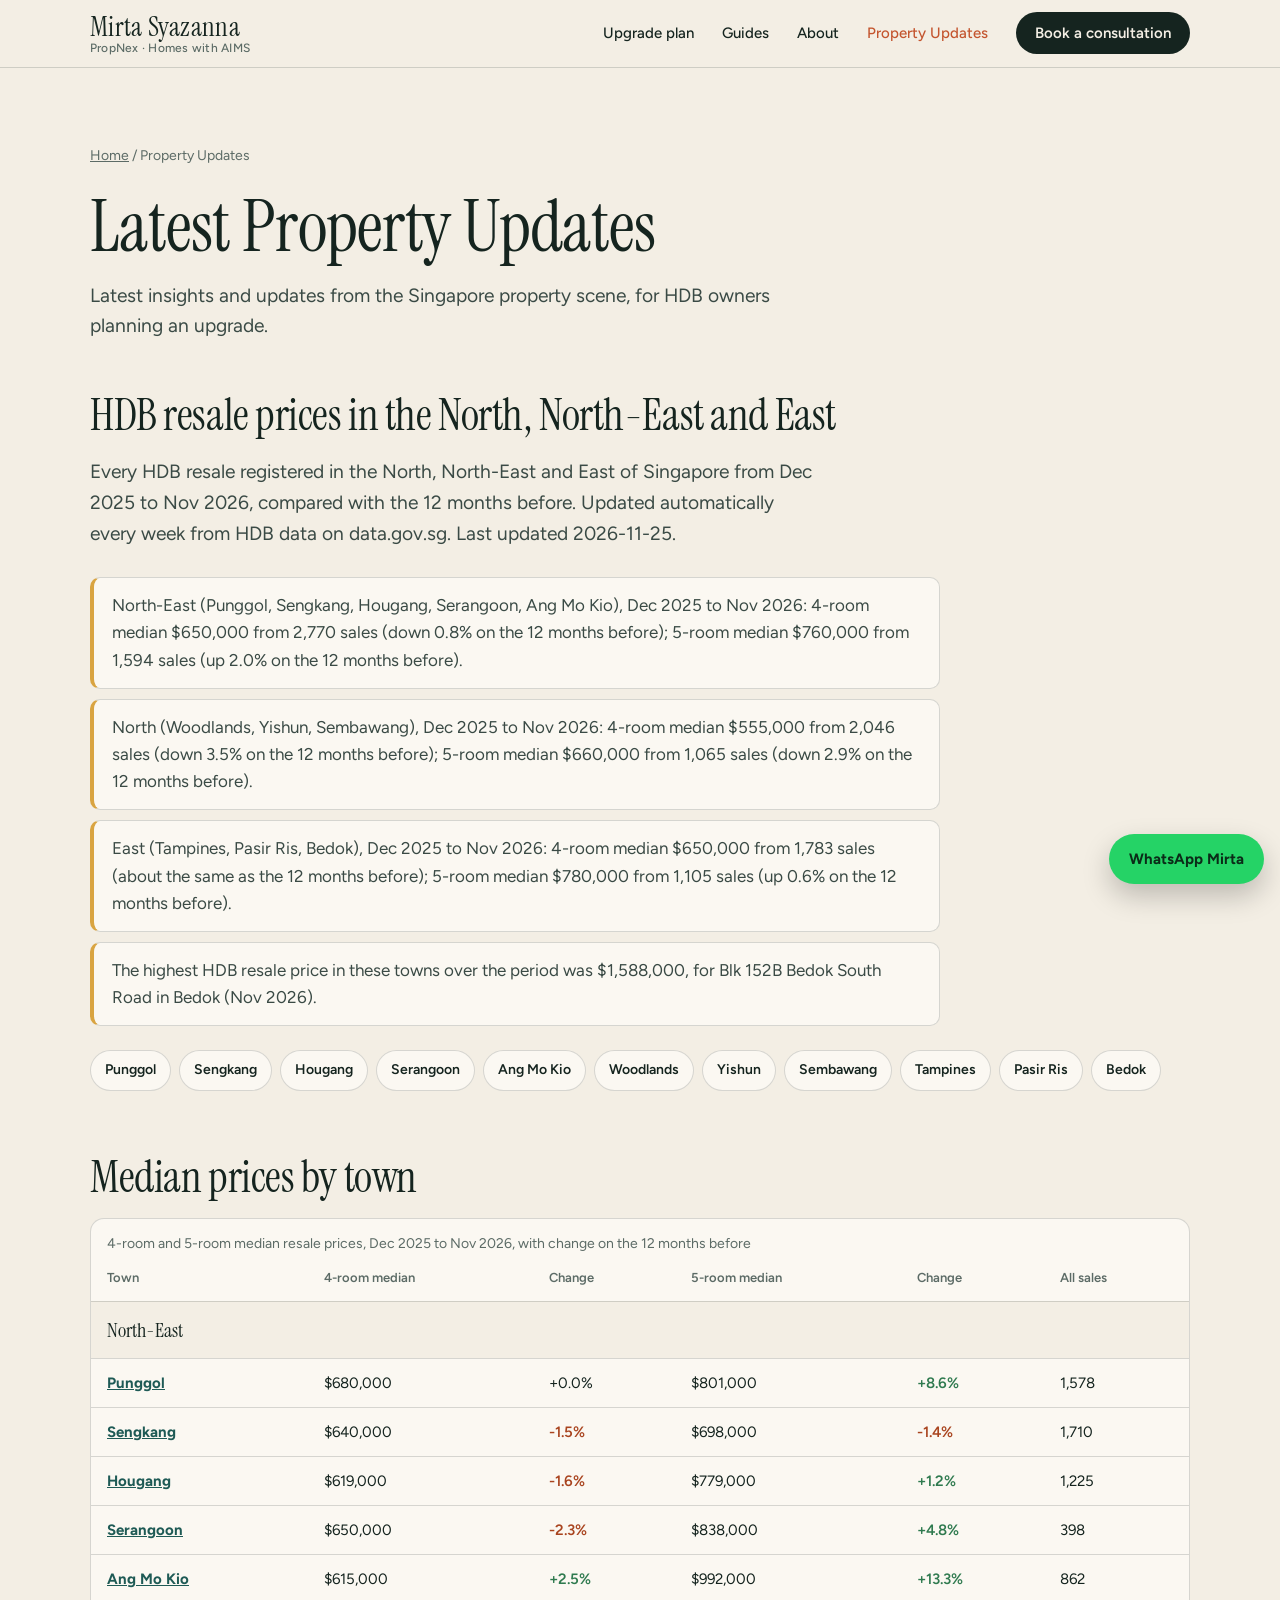
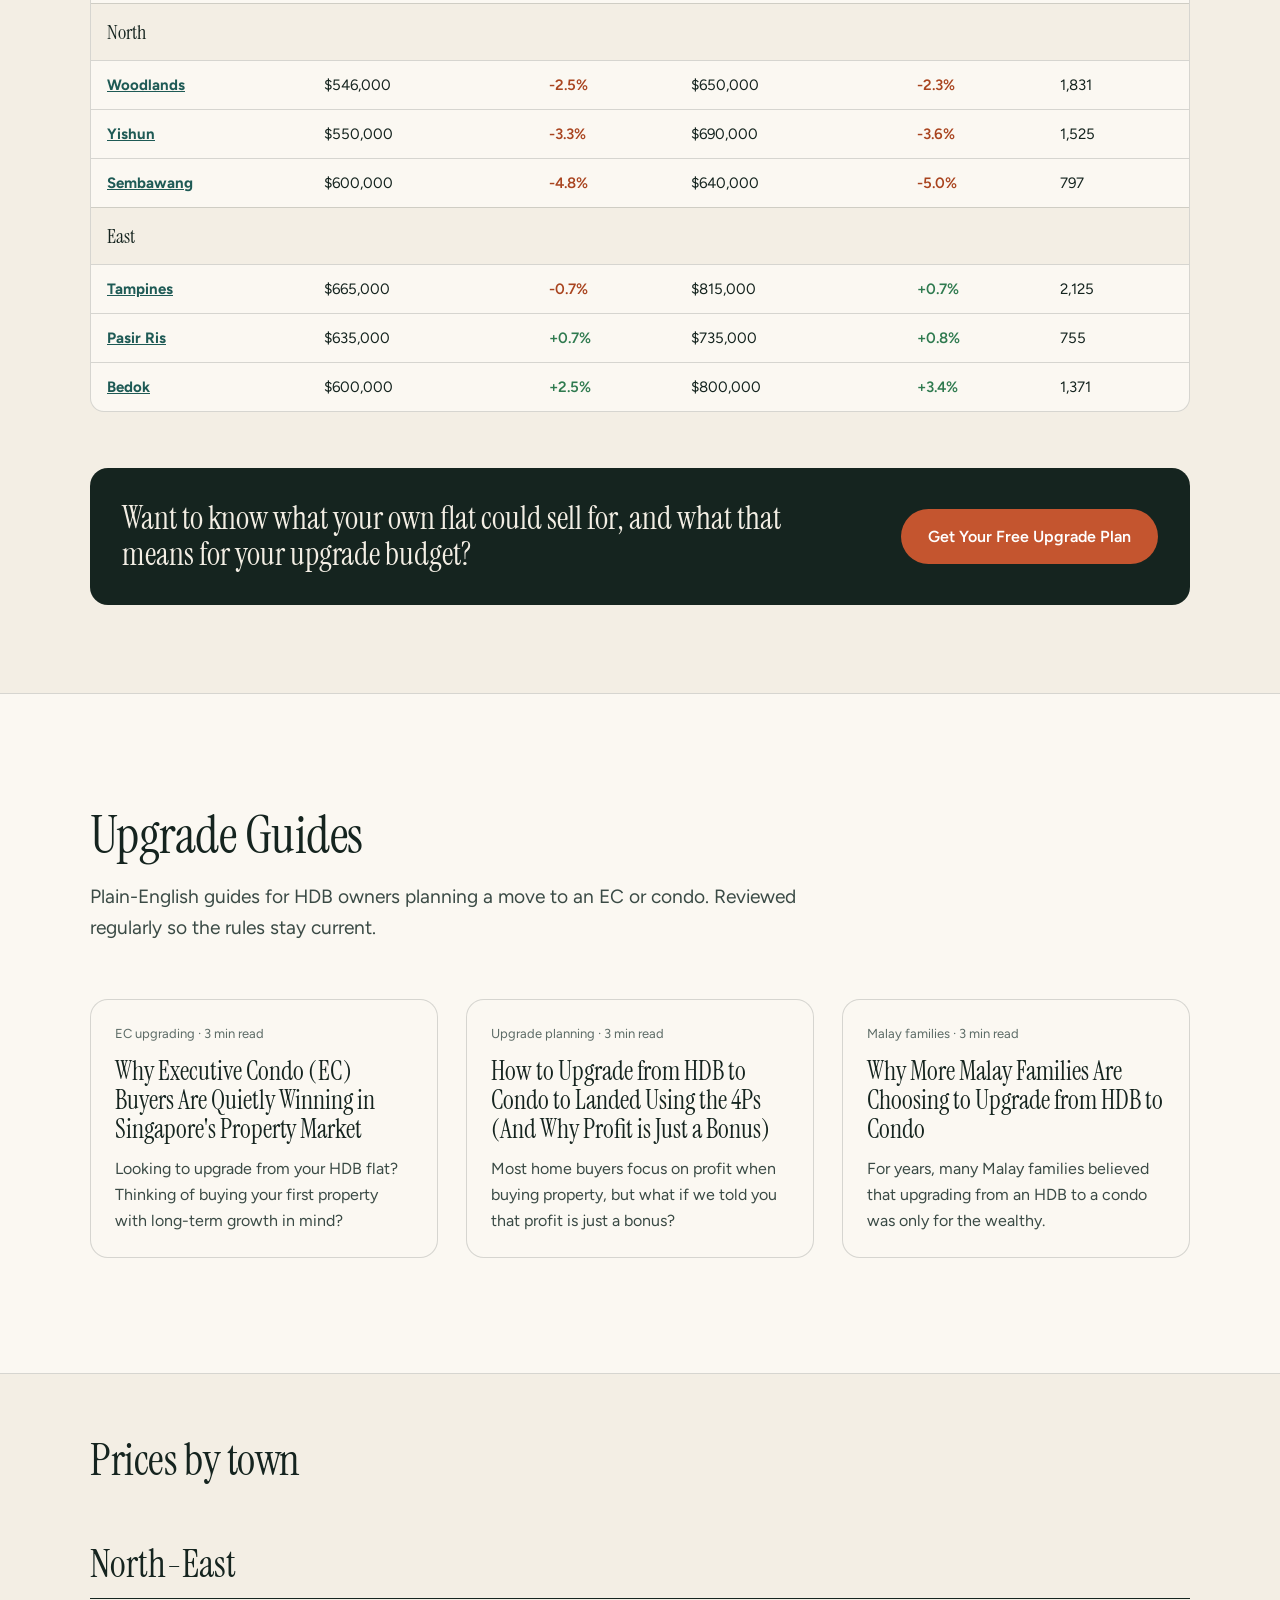
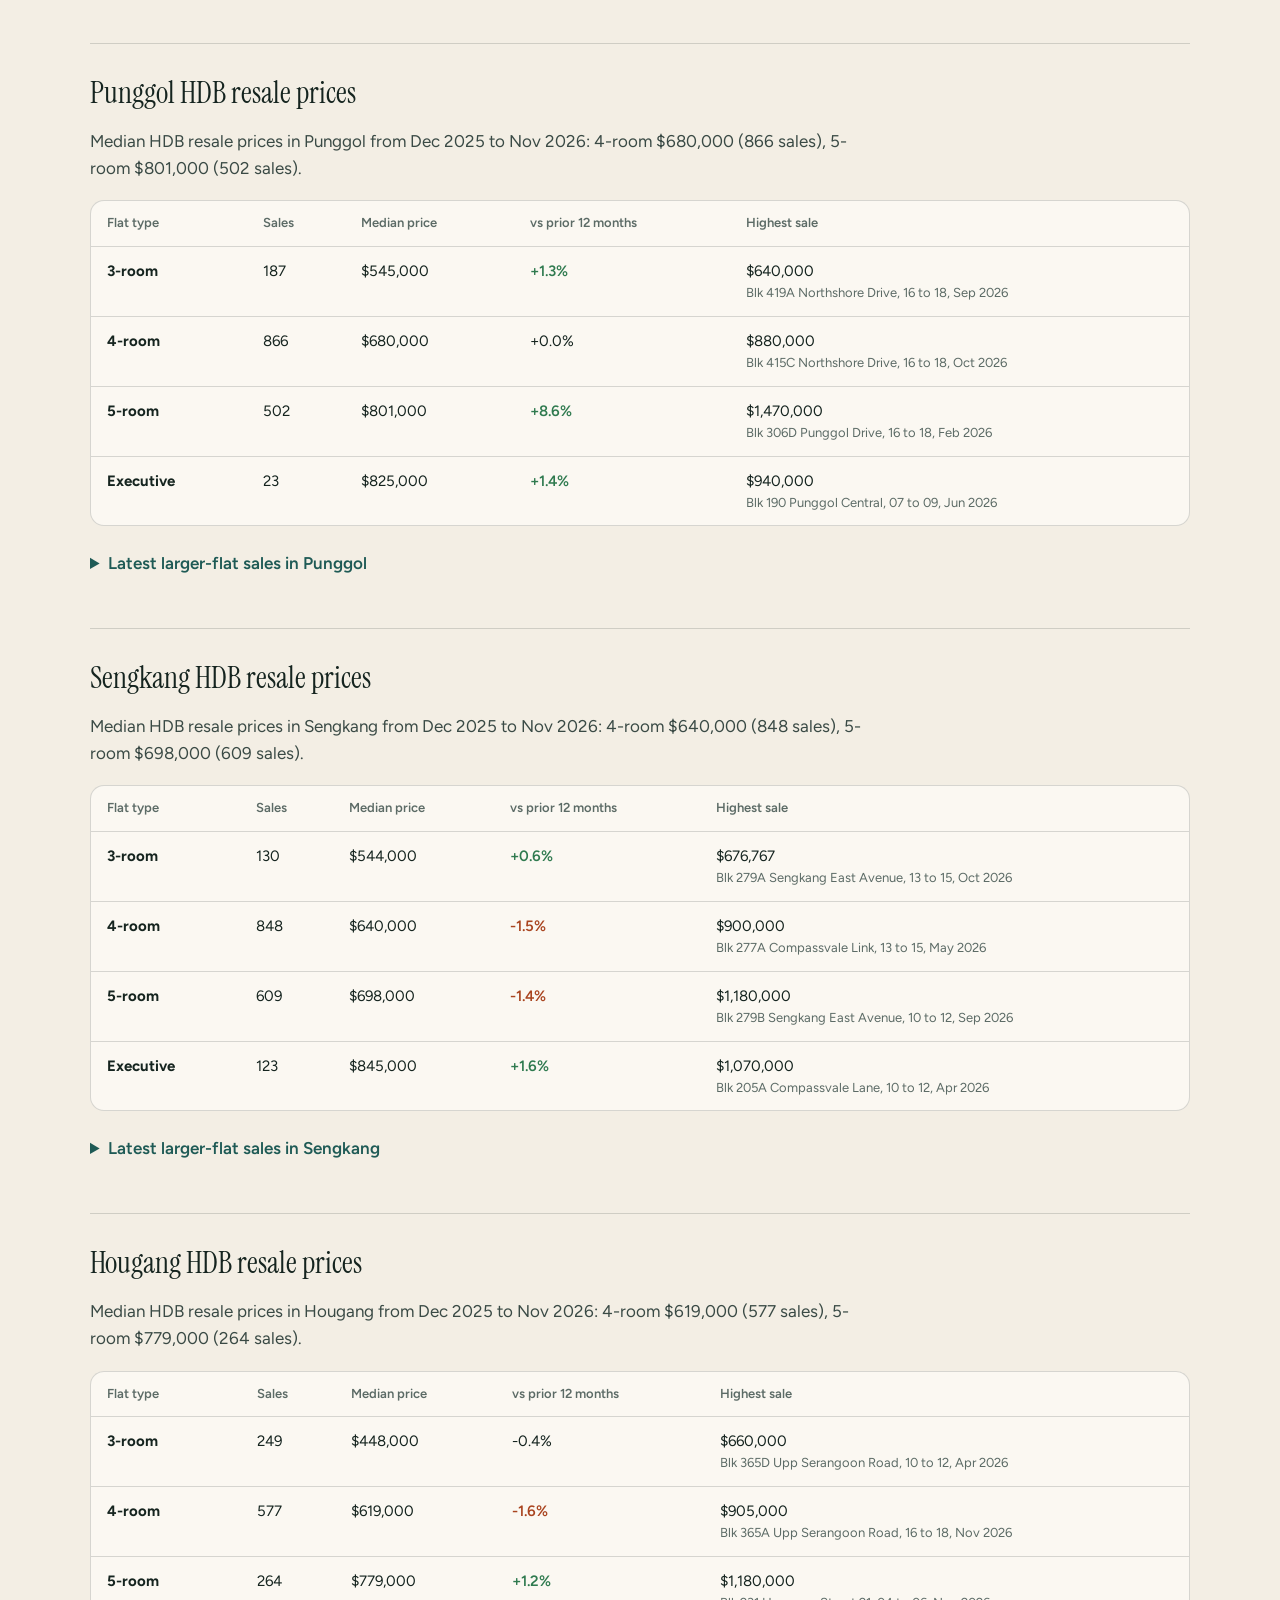
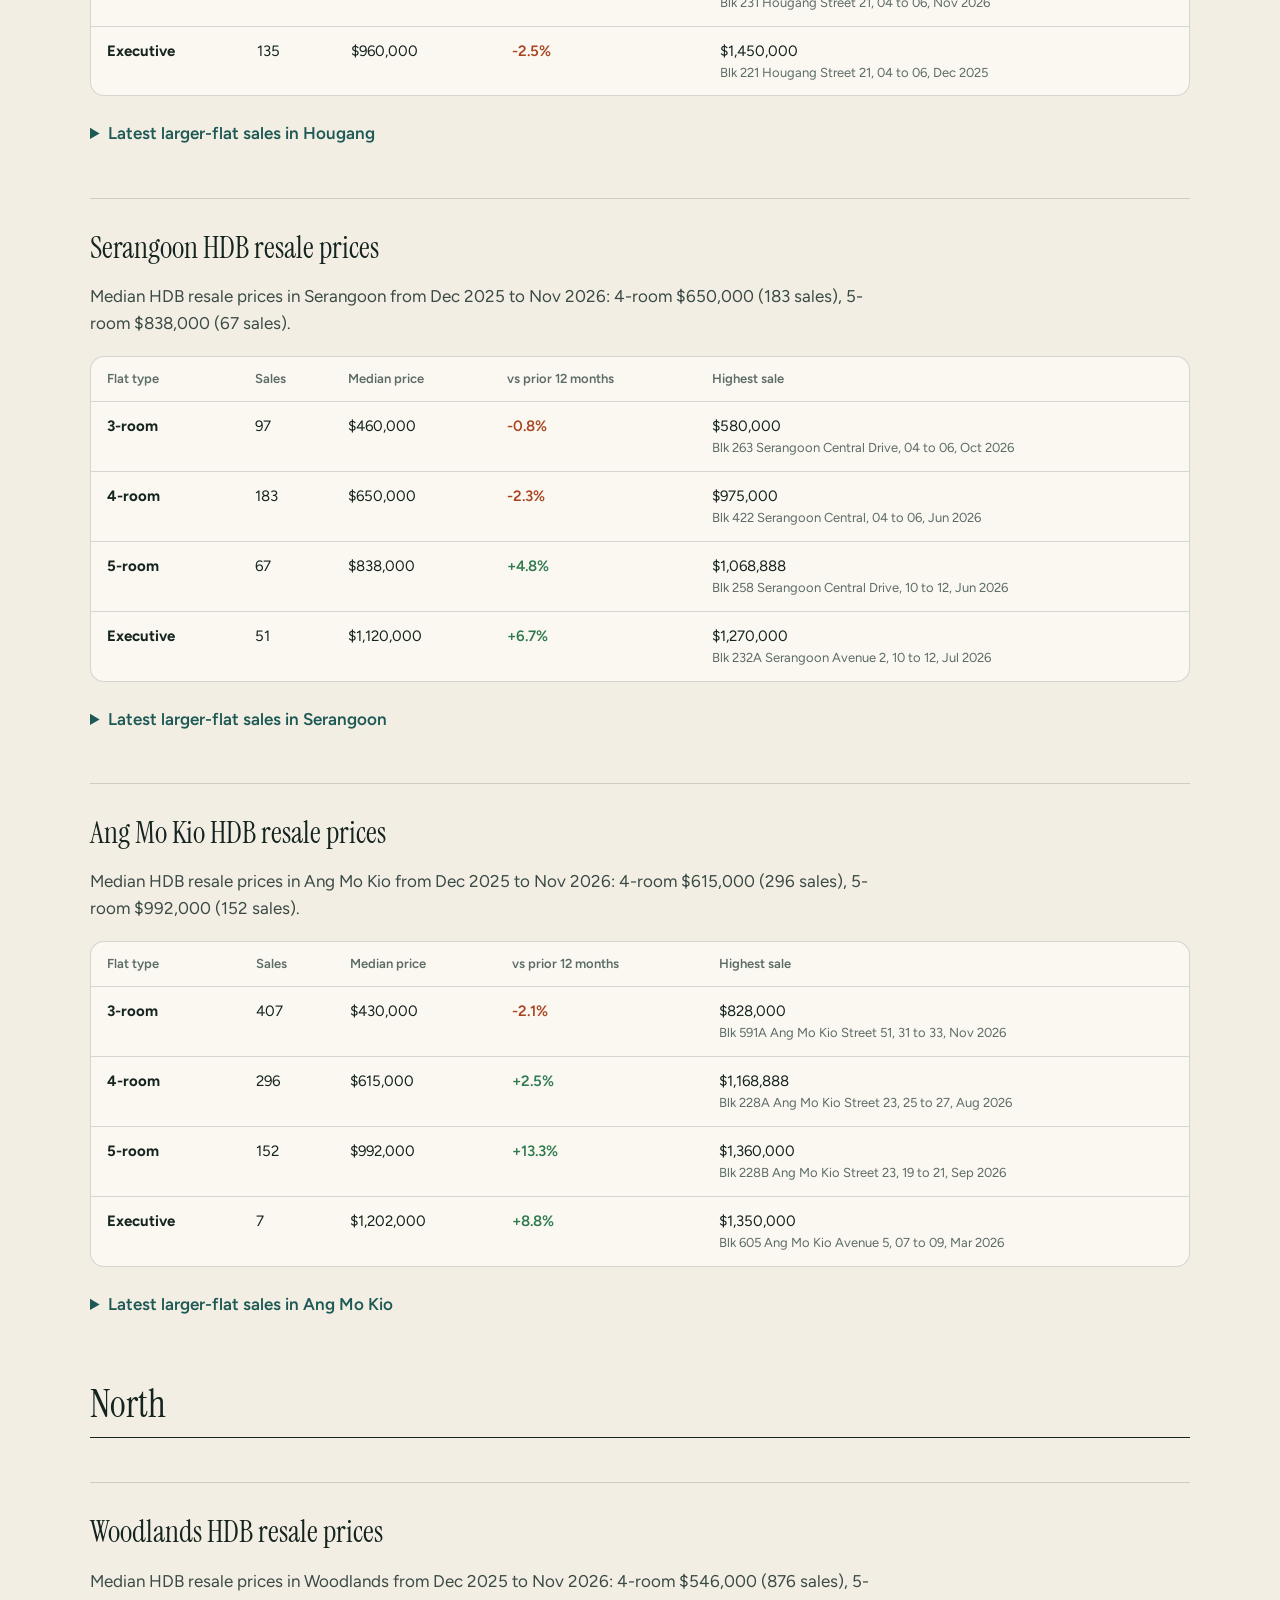
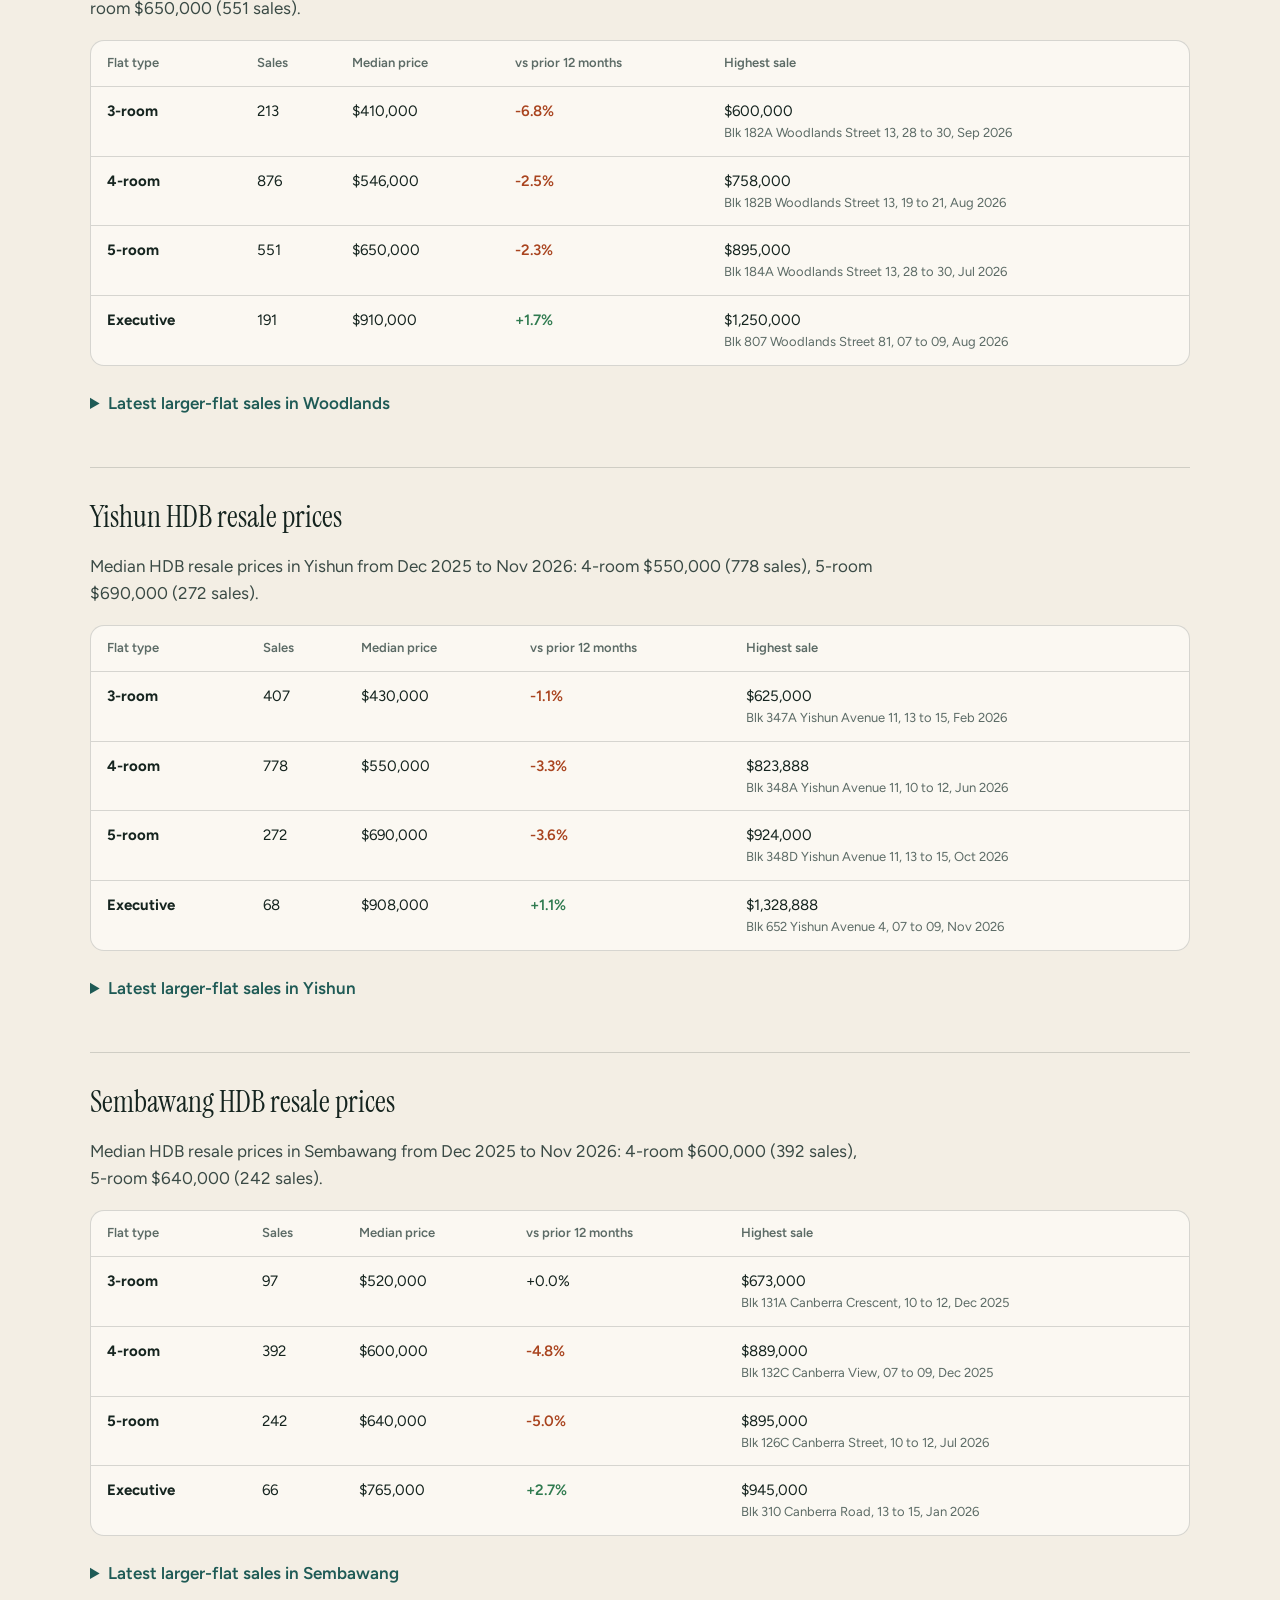
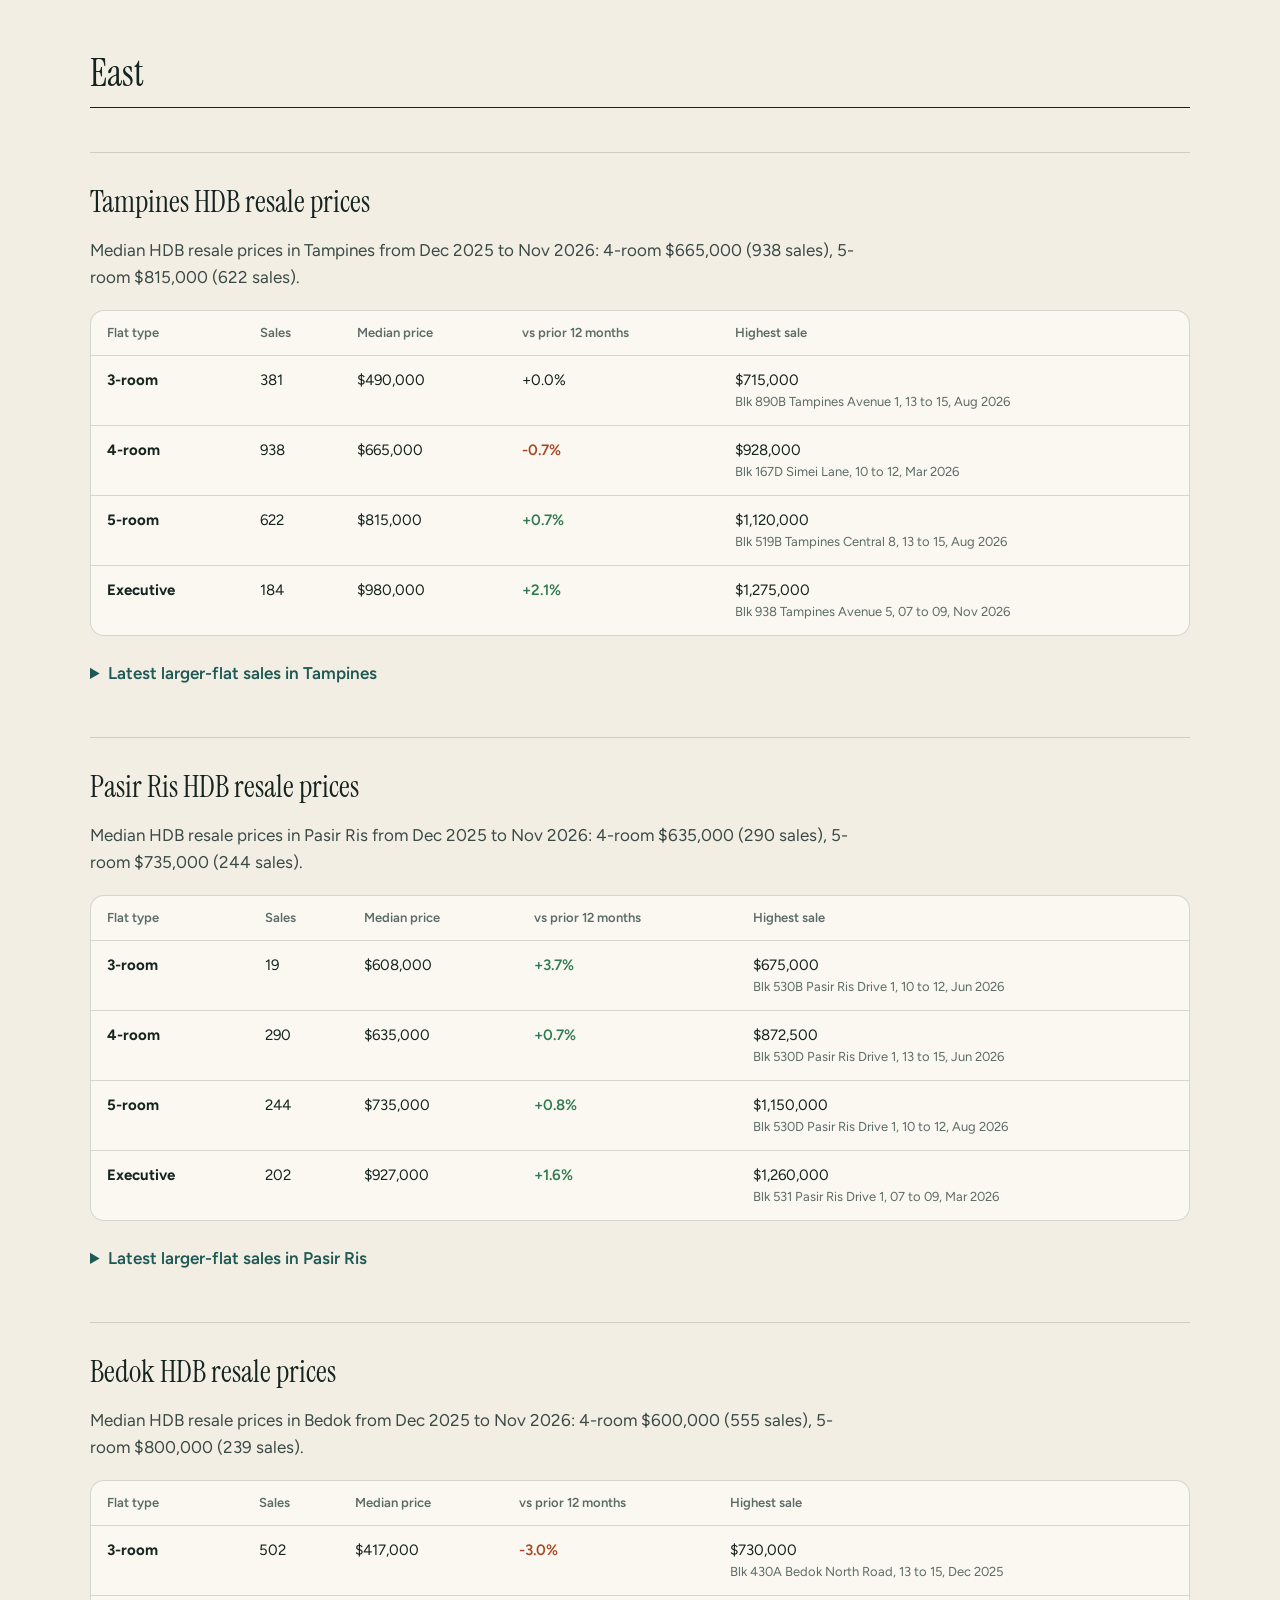
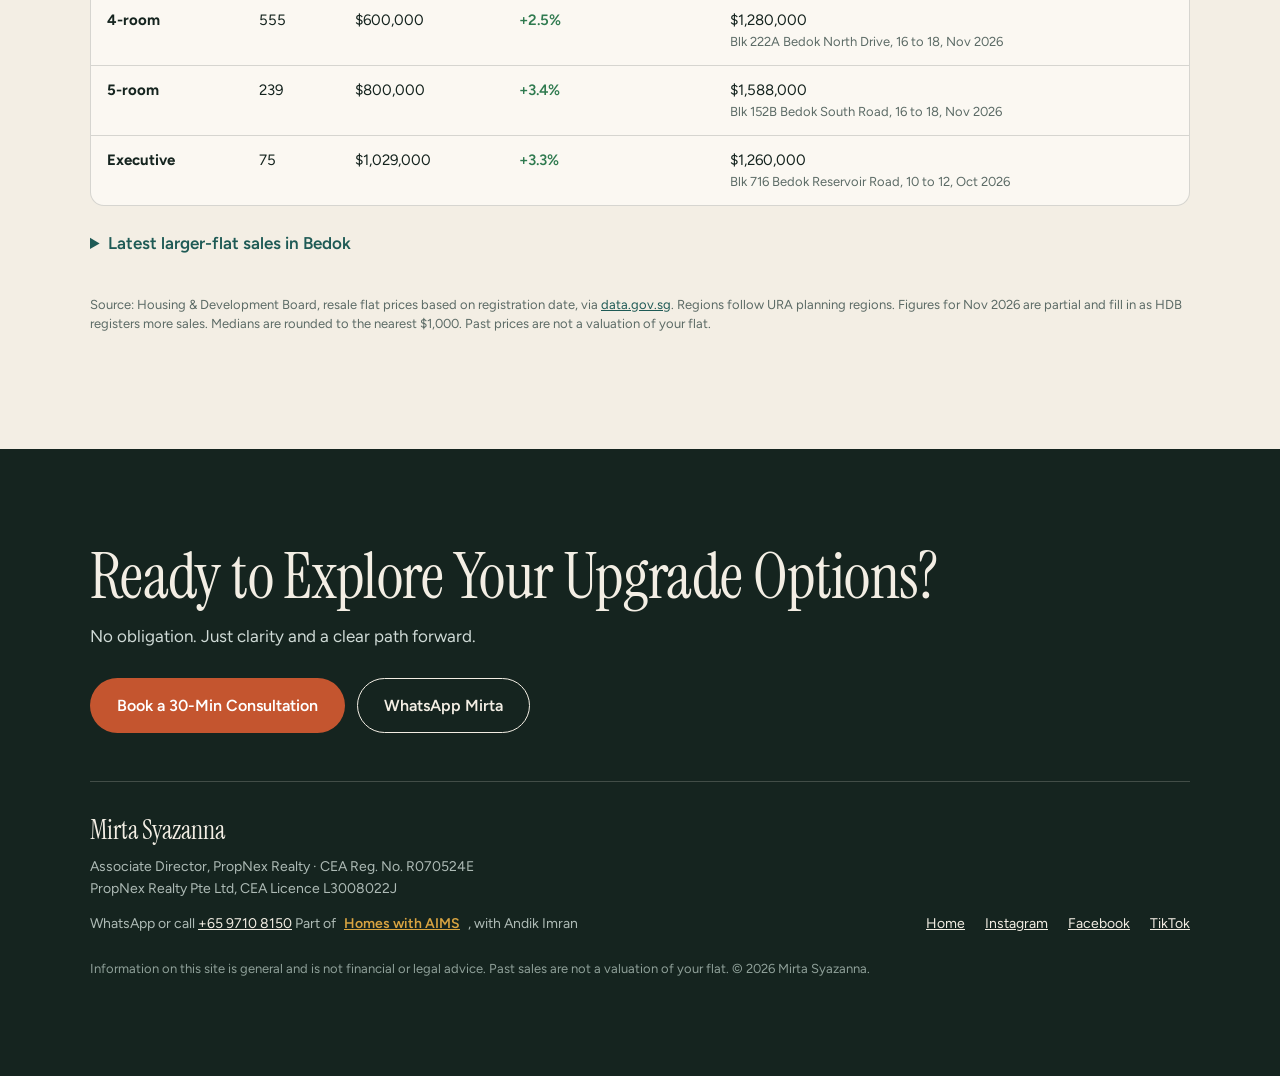
==== property-updates.html @ 0462e8d4 "Add files via upload" ====
<!DOCTYPE html>
<html lang="en-SG">
<head>
<meta charset="utf-8">
<meta name="viewport" content="width=device-width, initial-scale=1">
<title>Mirta Syazanna | Property Updates: HDB Resale Prices in the North, North-East &amp; East</title>
<meta name="description" content="Latest insights and updates from the Singapore property scene: weekly HDB resale prices for Punggol, Sengkang, Hougang, Tampines, Woodlands, Yishun and more, plus upgrade guides.">
<meta name="author" content="Mirta Syazanna">
<link rel="canonical" href="https://mirta.me/property-updates">
<meta name="robots" content="index, follow, max-image-preview:large">
<meta name="theme-color" content="#15241F">
<link rel="icon" href="/favicon.svg" type="image/svg+xml">
<meta property="og:type" content="website">
<meta property="og:site_name" content="Mirta Syazanna, PropNex">
<meta property="og:url" content="https://mirta.me/property-updates">
<meta property="og:title" content="Property Updates: HDB resale prices in the North, North-East and East, updated weekly">
<meta property="og:description" content="Median HDB resale prices, highest sales and latest larger-flat sales in 11 HDB towns across the North, North-East and East, plus upgrade guides by Mirta Syazanna.">
<meta property="og:image" content="https://mirta.me/img/og-mirta-syazanna.jpg">
<meta name="twitter:card" content="summary_large_image">
<link rel="preconnect" href="https://fonts.googleapis.com">
<link rel="preconnect" href="https://fonts.gstatic.com" crossorigin>
<link rel="stylesheet" href="https://fonts.googleapis.com/css2?family=Instrument+Serif:ital@0;1&amp;family=Figtree:wght@400;500;600;700&amp;display=swap">
<link rel="stylesheet" href="/css/site.css">
<script type="application/ld+json">
{
  "@context": "https://schema.org",
  "@graph": [
    {
      "@type": "CollectionPage",
      "@id": "https://mirta.me/property-updates#webpage",
      "url": "https://mirta.me/property-updates",
      "name": "Property Updates",
      "description": "HDB resale prices for towns in the North, North-East and East of Singapore, updated weekly, and evergreen upgrade guides by Mirta Syazanna.",
      "isPartOf": { "@type": "WebSite", "@id": "https://mirta.me/#website", "url": "https://mirta.me/", "name": "Mirta Syazanna" },
      "author": { "@type": "Person", "@id": "https://mirta.me/#mirta", "name": "Mirta Syazanna", "url": "https://mirta.me/" },
      "inLanguage": "en-SG",
      "hasPart": [
        { "@type": "BlogPosting", "headline": "Why Executive Condo (EC) Buyers Are Quietly Winning in Singapore's Property Market", "url": "https://mirta.me/post/why-executive-condo-EC-buyers-quietly-winning-singapore-property-market", "datePublished": "2026-01-13" },
        { "@type": "BlogPosting", "headline": "How to Upgrade from HDB to Condo to Landed Using the 4Ps (And Why Profit is Just a Bonus)", "url": "https://mirta.me/post/how-to-upgrade-from-hdb-condo-landed", "datePublished": "2026-01-13" },
        { "@type": "BlogPosting", "headline": "Why More Malay Families Are Choosing to Upgrade from HDB to Condo", "url": "https://mirta.me/post/why-malay-families-upgrade-hdb-to-condo", "datePublished": "2026-01-13" }
      ]
    },
    {
      "@type": "BreadcrumbList",
      "itemListElement": [
        { "@type": "ListItem", "position": 1, "name": "Home", "item": "https://mirta.me/" },
        { "@type": "ListItem", "position": 2, "name": "Property Updates", "item": "https://mirta.me/property-updates" }
      ]
    }
  ]
}
</script>
<!-- MARKET-LD:START -->
<script type="application/ld+json">{"@context": "https://schema.org", "@type": "Dataset", "name": "HDB resale prices in North, North-East and East Singapore towns, Dec 2025 to Nov 2026", "description": "North-East (Punggol, Sengkang, Hougang, Serangoon, Ang Mo Kio), Dec 2025 to Nov 2026: 4-room median $650,000 from 2,770 sales (down 0.8% on the 12 months before); 5-room median $760,000 from 1,594 sales (up 2.0% on the 12 months before). North (Woodlands, Yishun, Sembawang), Dec 2025 to Nov 2026: 4-room median $555,000 from 2,046 sales (down 3.5% on the 12 months before); 5-room median $660,000 from 1,065 sales (down 2.9% on the 12 months before). East (Tampines, Pasir Ris, Bedok), Dec 2025 to Nov 2026: 4-room median $650,000 from 1,783 sales (about the same as the 12 months before); 5-room median $780,000 from 1,105 sales (up 0.6% on the 12 months before). The highest HDB resale price in these towns over the period was $1,588,000, for Blk 152B Bedok South Road in Bedok (Nov 2026).", "url": "https://mirta.me/property-updates#market", "dateModified": "2026-11-25", "temporalCoverage": "2025-12/2026-11", "spatialCoverage": ["Punggol, Singapore", "Sengkang, Singapore", "Hougang, Singapore", "Serangoon, Singapore", "Ang Mo Kio, Singapore", "Woodlands, Singapore", "Yishun, Singapore", "Sembawang, Singapore", "Tampines, Singapore", "Pasir Ris, Singapore", "Bedok, Singapore"], "creator": {"@id": "https://mirta.me/#mirta"}, "isBasedOn": "https://data.gov.sg/datasets/d_8b84c4ee58e3cfc0ece0d773c8ca6abc/view", "license": "https://data.gov.sg/open-data-licence"}</script>
<!-- MARKET-LD:END -->
</head>
<body>
<a class="skip" href="#main">Skip to content</a>

<header class="site-header">
  <div class="wrap">
    <a class="brand" href="/" aria-label="Mirta Syazanna, PropNex: home">
      <span class="brand-name">Mirta Syazanna</span>
      <span class="brand-sub">PropNex · Homes with AIMS</span>
    </a>
    <nav class="nav" aria-label="Main">
      <a class="opt-link" href="/#framework">Upgrade plan</a>
      <a class="opt-link" href="/property-updates#guides">Guides</a>
      <a href="/#about">About</a>
      <a class="keep" href="/property-updates" aria-current="page">Property Updates</a>
      <a class="btn" href="/#book">Book<span class="opt"> a consultation</span></a>
    </nav>
  </div>
</header>

<main id="main">
<section class="page-head wrap">
  <div class="head">
    <p class="crumbs"><a href="/">Home</a> / Property Updates</p>
    <h1>Latest Property Updates</h1>
    <p class="lede">Latest insights and updates from the Singapore property scene, for HDB owners planning an upgrade.</p>
  </div>
</section>

<section id="market" class="wrap" style="padding-bottom:clamp(48px,7vw,88px)" aria-label="HDB resale prices in the North, North-East and East"><h2 class="market-h" style="margin-top:0">HDB resale prices in the North, North-East and East</h2>
<!-- MARKET:START -->
<p class="lede">Every HDB resale registered in the North, North-East and East of Singapore from Dec 2025 to Nov 2026, compared with the 12 months before. Updated automatically every week from HDB data on data.gov.sg. Last updated 2026-11-25.</p>
<ul class="key-facts"><li>North-East (Punggol, Sengkang, Hougang, Serangoon, Ang Mo Kio), Dec 2025 to Nov 2026: 4-room median $650,000 from 2,770 sales (down 0.8% on the 12 months before); 5-room median $760,000 from 1,594 sales (up 2.0% on the 12 months before).</li><li>North (Woodlands, Yishun, Sembawang), Dec 2025 to Nov 2026: 4-room median $555,000 from 2,046 sales (down 3.5% on the 12 months before); 5-room median $660,000 from 1,065 sales (down 2.9% on the 12 months before).</li><li>East (Tampines, Pasir Ris, Bedok), Dec 2025 to Nov 2026: 4-room median $650,000 from 1,783 sales (about the same as the 12 months before); 5-room median $780,000 from 1,105 sales (up 0.6% on the 12 months before).</li><li>The highest HDB resale price in these towns over the period was $1,588,000, for Blk 152B Bedok South Road in Bedok (Nov 2026).</li></ul>
<nav class="town-nav" aria-label="Jump to a town"><a href="#punggol">Punggol</a> <a href="#sengkang">Sengkang</a> <a href="#hougang">Hougang</a> <a href="#serangoon">Serangoon</a> <a href="#ang-mo-kio">Ang Mo Kio</a> <a href="#woodlands">Woodlands</a> <a href="#yishun">Yishun</a> <a href="#sembawang">Sembawang</a> <a href="#tampines">Tampines</a> <a href="#pasir-ris">Pasir Ris</a> <a href="#bedok">Bedok</a></nav>

<h2 class="market-h">Median prices by town</h2>
<div class="table-wrap"><table class="overview">
  <caption>4-room and 5-room median resale prices, Dec 2025 to Nov 2026, with change on the 12 months before</caption>
  <thead><tr><th scope="col">Town</th><th scope="col">4-room median</th><th scope="col">Change</th><th scope="col">5-room median</th><th scope="col">Change</th><th scope="col">All sales</th></tr></thead>
  <tbody><tr class="region-row"><th colspan="6" scope="colgroup">North-East</th></tr><tr><th scope="row"><a href="#punggol">Punggol</a></th><td>$680,000</td><td><span class="">+0.0%</span></td><td>$801,000</td><td><span class="up">+8.6%</span></td><td>1,578</td></tr><tr><th scope="row"><a href="#sengkang">Sengkang</a></th><td>$640,000</td><td><span class="down">-1.5%</span></td><td>$698,000</td><td><span class="down">-1.4%</span></td><td>1,710</td></tr><tr><th scope="row"><a href="#hougang">Hougang</a></th><td>$619,000</td><td><span class="down">-1.6%</span></td><td>$779,000</td><td><span class="up">+1.2%</span></td><td>1,225</td></tr><tr><th scope="row"><a href="#serangoon">Serangoon</a></th><td>$650,000</td><td><span class="down">-2.3%</span></td><td>$838,000</td><td><span class="up">+4.8%</span></td><td>398</td></tr><tr><th scope="row"><a href="#ang-mo-kio">Ang Mo Kio</a></th><td>$615,000</td><td><span class="up">+2.5%</span></td><td>$992,000</td><td><span class="up">+13.3%</span></td><td>862</td></tr><tr class="region-row"><th colspan="6" scope="colgroup">North</th></tr><tr><th scope="row"><a href="#woodlands">Woodlands</a></th><td>$546,000</td><td><span class="down">-2.5%</span></td><td>$650,000</td><td><span class="down">-2.3%</span></td><td>1,831</td></tr><tr><th scope="row"><a href="#yishun">Yishun</a></th><td>$550,000</td><td><span class="down">-3.3%</span></td><td>$690,000</td><td><span class="down">-3.6%</span></td><td>1,525</td></tr><tr><th scope="row"><a href="#sembawang">Sembawang</a></th><td>$600,000</td><td><span class="down">-4.8%</span></td><td>$640,000</td><td><span class="down">-5.0%</span></td><td>797</td></tr><tr class="region-row"><th colspan="6" scope="colgroup">East</th></tr><tr><th scope="row"><a href="#tampines">Tampines</a></th><td>$665,000</td><td><span class="down">-0.7%</span></td><td>$815,000</td><td><span class="up">+0.7%</span></td><td>2,125</td></tr><tr><th scope="row"><a href="#pasir-ris">Pasir Ris</a></th><td>$635,000</td><td><span class="up">+0.7%</span></td><td>$735,000</td><td><span class="up">+0.8%</span></td><td>755</td></tr><tr><th scope="row"><a href="#bedok">Bedok</a></th><td>$600,000</td><td><span class="up">+2.5%</span></td><td>$800,000</td><td><span class="up">+3.4%</span></td><td>1,371</td></tr></tbody>
</table></div>
<!-- MARKET:END -->
  <div class="callout">
    <p>Want to know what your own flat could sell for, and what that means for your upgrade budget?</p>
    <a class="btn btn-primary" href="/#book">Get Your Free Upgrade Plan</a>
  </div>
</section>

<section id="guides" class="band band-paper" aria-labelledby="guides-title">
  <div class="wrap">
    <div class="head">
      <h2 id="guides-title">Upgrade Guides</h2>
      <p class="lede">Plain-English guides for HDB owners planning a move to an EC or condo. Reviewed regularly so the rules stay current.</p>
    </div>
    <div class="posts">
      <a class="post-card" href="/post/why-executive-condo-EC-buyers-quietly-winning-singapore-property-market">
        <span class="meta">EC upgrading · 3 min read</span>
        <h3>Why Executive Condo (EC) Buyers Are Quietly Winning in Singapore's Property Market</h3>
        <p>Looking to upgrade from your HDB flat? Thinking of buying your first property with long-term growth in mind?</p>
      </a>
      <a class="post-card" href="/post/how-to-upgrade-from-hdb-condo-landed">
        <span class="meta">Upgrade planning · 3 min read</span>
        <h3>How to Upgrade from HDB to Condo to Landed Using the 4Ps (And Why Profit is Just a Bonus)</h3>
        <p>Most home buyers focus on profit when buying property, but what if we told you that profit is just a bonus?</p>
      </a>
      <a class="post-card" href="/post/why-malay-families-upgrade-hdb-to-condo">
        <span class="meta">Malay families · 3 min read</span>
        <h3>Why More Malay Families Are Choosing to Upgrade from HDB to Condo</h3>
        <p>For years, many Malay families believed that upgrading from an HDB to a condo was only for the wealthy.</p>
      </a>
    </div>
  </div>
</section>

<section id="towns" class="wrap" aria-label="HDB resale prices by town" style="padding-bottom:clamp(64px,9vw,120px)">
<!-- MARKET-TOWNS:START -->
<h2 class="market-h">Prices by town</h2>
<h3 class="region-h" id="north-east">North-East</h3>

<article class="town-block" id="punggol">
  <h4>Punggol HDB resale prices</h4>
  <p>Median HDB resale prices in Punggol from Dec 2025 to Nov 2026: 4-room $680,000 (866 sales), 5-room $801,000 (502 sales).</p>
  <div class="table-wrap"><table>
    <thead><tr><th scope="col">Flat type</th><th scope="col">Sales</th><th scope="col">Median price</th><th scope="col">vs prior 12 months</th><th scope="col">Highest sale</th></tr></thead>
    <tbody><tr><th scope="row">3-room</th><td>187</td><td>$545,000</td><td><span class="up">+1.3%</span></td><td>$640,000<small>Blk 419A Northshore Drive, 16 to 18, Sep 2026</small></td></tr><tr><th scope="row">4-room</th><td>866</td><td>$680,000</td><td><span class="">+0.0%</span></td><td>$880,000<small>Blk 415C Northshore Drive, 16 to 18, Oct 2026</small></td></tr><tr><th scope="row">5-room</th><td>502</td><td>$801,000</td><td><span class="up">+8.6%</span></td><td>$1,470,000<small>Blk 306D Punggol Drive, 16 to 18, Feb 2026</small></td></tr><tr><th scope="row">Executive</th><td>23</td><td>$825,000</td><td><span class="up">+1.4%</span></td><td>$940,000<small>Blk 190 Punggol Central, 07 to 09, Jun 2026</small></td></tr></tbody>
  </table></div>
  <details class="recent-sales"><summary>Latest larger-flat sales in Punggol</summary>
  <div class="table-wrap"><table>
    <thead><tr><th scope="col">Month</th><th scope="col">Type</th><th scope="col">Block</th><th scope="col">Storey</th><th scope="col">Size</th><th scope="col">Price</th></tr></thead>
    <tbody><tr><td>Nov 2026</td><td>5-room</td><td>Blk 420D Northshore Drive</td><td>10 to 12</td><td>112 sqm</td><td>$1,010,000</td></tr><tr><td>Nov 2026</td><td>5-room</td><td>Blk 420B Northshore Drive</td><td>10 to 12</td><td>115 sqm</td><td>$1,010,000</td></tr><tr><td>Nov 2026</td><td>5-room</td><td>Blk 422B Northshore Drive</td><td>04 to 06</td><td>113 sqm</td><td>$1,008,888</td></tr><tr><td>Nov 2026</td><td>5-room</td><td>Blk 422B Northshore Drive</td><td>07 to 09</td><td>113 sqm</td><td>$998,000</td></tr><tr><td>Nov 2026</td><td>5-room</td><td>Blk 422B Northshore Drive</td><td>07 to 09</td><td>113 sqm</td><td>$980,000</td></tr></tbody>
  </table></div></details>
</article>

<article class="town-block" id="sengkang">
  <h4>Sengkang HDB resale prices</h4>
  <p>Median HDB resale prices in Sengkang from Dec 2025 to Nov 2026: 4-room $640,000 (848 sales), 5-room $698,000 (609 sales).</p>
  <div class="table-wrap"><table>
    <thead><tr><th scope="col">Flat type</th><th scope="col">Sales</th><th scope="col">Median price</th><th scope="col">vs prior 12 months</th><th scope="col">Highest sale</th></tr></thead>
    <tbody><tr><th scope="row">3-room</th><td>130</td><td>$544,000</td><td><span class="up">+0.6%</span></td><td>$676,767<small>Blk 279A Sengkang East Avenue, 13 to 15, Oct 2026</small></td></tr><tr><th scope="row">4-room</th><td>848</td><td>$640,000</td><td><span class="down">-1.5%</span></td><td>$900,000<small>Blk 277A Compassvale Link, 13 to 15, May 2026</small></td></tr><tr><th scope="row">5-room</th><td>609</td><td>$698,000</td><td><span class="down">-1.4%</span></td><td>$1,180,000<small>Blk 279B Sengkang East Avenue, 10 to 12, Sep 2026</small></td></tr><tr><th scope="row">Executive</th><td>123</td><td>$845,000</td><td><span class="up">+1.6%</span></td><td>$1,070,000<small>Blk 205A Compassvale Lane, 10 to 12, Apr 2026</small></td></tr></tbody>
  </table></div>
  <details class="recent-sales"><summary>Latest larger-flat sales in Sengkang</summary>
  <div class="table-wrap"><table>
    <thead><tr><th scope="col">Month</th><th scope="col">Type</th><th scope="col">Block</th><th scope="col">Storey</th><th scope="col">Size</th><th scope="col">Price</th></tr></thead>
    <tbody><tr><td>Nov 2026</td><td>5-room</td><td>Blk 274A Compassvale Bow</td><td>10 to 12</td><td>113 sqm</td><td>$1,088,000</td></tr><tr><td>Nov 2026</td><td>5-room</td><td>Blk 356B Anchorvale Lane</td><td>13 to 15</td><td>113 sqm</td><td>$928,000</td></tr><tr><td>Nov 2026</td><td>Executive</td><td>Blk 204D Compassvale Drive</td><td>10 to 12</td><td>130 sqm</td><td>$920,000</td></tr><tr><td>Nov 2026</td><td>Executive</td><td>Blk 315B Anchorvale Road</td><td>07 to 09</td><td>125 sqm</td><td>$878,000</td></tr><tr><td>Nov 2026</td><td>5-room</td><td>Blk 356B Anchorvale Lane</td><td>07 to 09</td><td>113 sqm</td><td>$873,888</td></tr></tbody>
  </table></div></details>
</article>

<article class="town-block" id="hougang">
  <h4>Hougang HDB resale prices</h4>
  <p>Median HDB resale prices in Hougang from Dec 2025 to Nov 2026: 4-room $619,000 (577 sales), 5-room $779,000 (264 sales).</p>
  <div class="table-wrap"><table>
    <thead><tr><th scope="col">Flat type</th><th scope="col">Sales</th><th scope="col">Median price</th><th scope="col">vs prior 12 months</th><th scope="col">Highest sale</th></tr></thead>
    <tbody><tr><th scope="row">3-room</th><td>249</td><td>$448,000</td><td><span class="">-0.4%</span></td><td>$660,000<small>Blk 365D Upp Serangoon Road, 10 to 12, Apr 2026</small></td></tr><tr><th scope="row">4-room</th><td>577</td><td>$619,000</td><td><span class="down">-1.6%</span></td><td>$905,000<small>Blk 365A Upp Serangoon Road, 16 to 18, Nov 2026</small></td></tr><tr><th scope="row">5-room</th><td>264</td><td>$779,000</td><td><span class="up">+1.2%</span></td><td>$1,180,000<small>Blk 231 Hougang Street 21, 04 to 06, Nov 2026</small></td></tr><tr><th scope="row">Executive</th><td>135</td><td>$960,000</td><td><span class="down">-2.5%</span></td><td>$1,450,000<small>Blk 221 Hougang Street 21, 04 to 06, Dec 2025</small></td></tr></tbody>
  </table></div>
  <details class="recent-sales"><summary>Latest larger-flat sales in Hougang</summary>
  <div class="table-wrap"><table>
    <thead><tr><th scope="col">Month</th><th scope="col">Type</th><th scope="col">Block</th><th scope="col">Storey</th><th scope="col">Size</th><th scope="col">Price</th></tr></thead>
    <tbody><tr><td>Nov 2026</td><td>5-room</td><td>Blk 231 Hougang Street 21</td><td>04 to 06</td><td>152 sqm</td><td>$1,180,000</td></tr><tr><td>Nov 2026</td><td>Executive</td><td>Blk 834 Hougang Central</td><td>04 to 06</td><td>147 sqm</td><td>$1,100,000</td></tr><tr><td>Nov 2026</td><td>Executive</td><td>Blk 940 Hougang Street 92</td><td>04 to 06</td><td>142 sqm</td><td>$1,021,888</td></tr><tr><td>Nov 2026</td><td>5-room</td><td>Blk 377A Hougang Street 32</td><td>04 to 06</td><td>114 sqm</td><td>$1,010,000</td></tr><tr><td>Nov 2026</td><td>Executive</td><td>Blk 633 Hougang Avenue 8</td><td>04 to 06</td><td>148 sqm</td><td>$990,000</td></tr></tbody>
  </table></div></details>
</article>

<article class="town-block" id="serangoon">
  <h4>Serangoon HDB resale prices</h4>
  <p>Median HDB resale prices in Serangoon from Dec 2025 to Nov 2026: 4-room $650,000 (183 sales), 5-room $838,000 (67 sales).</p>
  <div class="table-wrap"><table>
    <thead><tr><th scope="col">Flat type</th><th scope="col">Sales</th><th scope="col">Median price</th><th scope="col">vs prior 12 months</th><th scope="col">Highest sale</th></tr></thead>
    <tbody><tr><th scope="row">3-room</th><td>97</td><td>$460,000</td><td><span class="down">-0.8%</span></td><td>$580,000<small>Blk 263 Serangoon Central Drive, 04 to 06, Oct 2026</small></td></tr><tr><th scope="row">4-room</th><td>183</td><td>$650,000</td><td><span class="down">-2.3%</span></td><td>$975,000<small>Blk 422 Serangoon Central, 04 to 06, Jun 2026</small></td></tr><tr><th scope="row">5-room</th><td>67</td><td>$838,000</td><td><span class="up">+4.8%</span></td><td>$1,068,888<small>Blk 258 Serangoon Central Drive, 10 to 12, Jun 2026</small></td></tr><tr><th scope="row">Executive</th><td>51</td><td>$1,120,000</td><td><span class="up">+6.7%</span></td><td>$1,270,000<small>Blk 232A Serangoon Avenue 2, 10 to 12, Jul 2026</small></td></tr></tbody>
  </table></div>
  <details class="recent-sales"><summary>Latest larger-flat sales in Serangoon</summary>
  <div class="table-wrap"><table>
    <thead><tr><th scope="col">Month</th><th scope="col">Type</th><th scope="col">Block</th><th scope="col">Storey</th><th scope="col">Size</th><th scope="col">Price</th></tr></thead>
    <tbody><tr><td>Nov 2026</td><td>Executive</td><td>Blk 322 Serangoon Avenue 3</td><td>04 to 06</td><td>146 sqm</td><td>$1,257,000</td></tr><tr><td>Nov 2026</td><td>Executive</td><td>Blk 142 Serangoon North Avenue 1</td><td>01 to 03</td><td>151 sqm</td><td>$1,090,000</td></tr><tr><td>Nov 2026</td><td>Executive</td><td>Blk 539 Serangoon North Avenue 4</td><td>01 to 03</td><td>147 sqm</td><td>$965,000</td></tr><tr><td>Nov 2026</td><td>4-room</td><td>Blk 414 Serangoon Central</td><td>04 to 06</td><td>108 sqm</td><td>$950,000</td></tr><tr><td>Nov 2026</td><td>5-room</td><td>Blk 546 Serangoon North Avenue 3</td><td>07 to 09</td><td>121 sqm</td><td>$860,000</td></tr></tbody>
  </table></div></details>
</article>

<article class="town-block" id="ang-mo-kio">
  <h4>Ang Mo Kio HDB resale prices</h4>
  <p>Median HDB resale prices in Ang Mo Kio from Dec 2025 to Nov 2026: 4-room $615,000 (296 sales), 5-room $992,000 (152 sales).</p>
  <div class="table-wrap"><table>
    <thead><tr><th scope="col">Flat type</th><th scope="col">Sales</th><th scope="col">Median price</th><th scope="col">vs prior 12 months</th><th scope="col">Highest sale</th></tr></thead>
    <tbody><tr><th scope="row">3-room</th><td>407</td><td>$430,000</td><td><span class="down">-2.1%</span></td><td>$828,000<small>Blk 591A Ang Mo Kio Street 51, 31 to 33, Nov 2026</small></td></tr><tr><th scope="row">4-room</th><td>296</td><td>$615,000</td><td><span class="up">+2.5%</span></td><td>$1,168,888<small>Blk 228A Ang Mo Kio Street 23, 25 to 27, Aug 2026</small></td></tr><tr><th scope="row">5-room</th><td>152</td><td>$992,000</td><td><span class="up">+13.3%</span></td><td>$1,360,000<small>Blk 228B Ang Mo Kio Street 23, 19 to 21, Sep 2026</small></td></tr><tr><th scope="row">Executive</th><td>7</td><td>$1,202,000</td><td><span class="up">+8.8%</span></td><td>$1,350,000<small>Blk 605 Ang Mo Kio Avenue 5, 07 to 09, Mar 2026</small></td></tr></tbody>
  </table></div>
  <details class="recent-sales"><summary>Latest larger-flat sales in Ang Mo Kio</summary>
  <div class="table-wrap"><table>
    <thead><tr><th scope="col">Month</th><th scope="col">Type</th><th scope="col">Block</th><th scope="col">Storey</th><th scope="col">Size</th><th scope="col">Price</th></tr></thead>
    <tbody><tr><td>Nov 2026</td><td>5-room</td><td>Blk 588C Ang Mo Kio Street 52</td><td>16 to 18</td><td>112 sqm</td><td>$1,280,000</td></tr><tr><td>Nov 2026</td><td>5-room</td><td>Blk 260B Ang Mo Kio Street 21</td><td>04 to 06</td><td>113 sqm</td><td>$1,175,000</td></tr><tr><td>Nov 2026</td><td>4-room</td><td>Blk 228B Ang Mo Kio Street 23</td><td>19 to 21</td><td>93 sqm</td><td>$1,088,888</td></tr><tr><td>Nov 2026</td><td>5-room</td><td>Blk 588A Ang Mo Kio Street 52</td><td>07 to 09</td><td>112 sqm</td><td>$1,080,000</td></tr><tr><td>Nov 2026</td><td>4-room</td><td>Blk 260B Ang Mo Kio Street 21</td><td>07 to 09</td><td>93 sqm</td><td>$1,050,000</td></tr></tbody>
  </table></div></details>
</article>
<h3 class="region-h" id="north">North</h3>

<article class="town-block" id="woodlands">
  <h4>Woodlands HDB resale prices</h4>
  <p>Median HDB resale prices in Woodlands from Dec 2025 to Nov 2026: 4-room $546,000 (876 sales), 5-room $650,000 (551 sales).</p>
  <div class="table-wrap"><table>
    <thead><tr><th scope="col">Flat type</th><th scope="col">Sales</th><th scope="col">Median price</th><th scope="col">vs prior 12 months</th><th scope="col">Highest sale</th></tr></thead>
    <tbody><tr><th scope="row">3-room</th><td>213</td><td>$410,000</td><td><span class="down">-6.8%</span></td><td>$600,000<small>Blk 182A Woodlands Street 13, 28 to 30, Sep 2026</small></td></tr><tr><th scope="row">4-room</th><td>876</td><td>$546,000</td><td><span class="down">-2.5%</span></td><td>$758,000<small>Blk 182B Woodlands Street 13, 19 to 21, Aug 2026</small></td></tr><tr><th scope="row">5-room</th><td>551</td><td>$650,000</td><td><span class="down">-2.3%</span></td><td>$895,000<small>Blk 184A Woodlands Street 13, 28 to 30, Jul 2026</small></td></tr><tr><th scope="row">Executive</th><td>191</td><td>$910,000</td><td><span class="up">+1.7%</span></td><td>$1,250,000<small>Blk 807 Woodlands Street 81, 07 to 09, Aug 2026</small></td></tr></tbody>
  </table></div>
  <details class="recent-sales"><summary>Latest larger-flat sales in Woodlands</summary>
  <div class="table-wrap"><table>
    <thead><tr><th scope="col">Month</th><th scope="col">Type</th><th scope="col">Block</th><th scope="col">Storey</th><th scope="col">Size</th><th scope="col">Price</th></tr></thead>
    <tbody><tr><td>Nov 2026</td><td>Executive</td><td>Blk 115 Marsiling Rise</td><td>04 to 06</td><td>184 sqm</td><td>$1,000,000</td></tr><tr><td>Nov 2026</td><td>Executive</td><td>Blk 128 Marsiling Rise</td><td>01 to 03</td><td>170 sqm</td><td>$1,000,000</td></tr><tr><td>Nov 2026</td><td>Executive</td><td>Blk 788E Woodlands Crescent</td><td>13 to 15</td><td>141 sqm</td><td>$850,000</td></tr><tr><td>Nov 2026</td><td>Executive</td><td>Blk 359 Woodlands Avenue 5</td><td>07 to 09</td><td>140 sqm</td><td>$848,000</td></tr><tr><td>Nov 2026</td><td>Executive</td><td>Blk 788B Woodlands Crescent</td><td>04 to 06</td><td>143 sqm</td><td>$840,000</td></tr></tbody>
  </table></div></details>
</article>

<article class="town-block" id="yishun">
  <h4>Yishun HDB resale prices</h4>
  <p>Median HDB resale prices in Yishun from Dec 2025 to Nov 2026: 4-room $550,000 (778 sales), 5-room $690,000 (272 sales).</p>
  <div class="table-wrap"><table>
    <thead><tr><th scope="col">Flat type</th><th scope="col">Sales</th><th scope="col">Median price</th><th scope="col">vs prior 12 months</th><th scope="col">Highest sale</th></tr></thead>
    <tbody><tr><th scope="row">3-room</th><td>407</td><td>$430,000</td><td><span class="down">-1.1%</span></td><td>$625,000<small>Blk 347A Yishun Avenue 11, 13 to 15, Feb 2026</small></td></tr><tr><th scope="row">4-room</th><td>778</td><td>$550,000</td><td><span class="down">-3.3%</span></td><td>$823,888<small>Blk 348A Yishun Avenue 11, 10 to 12, Jun 2026</small></td></tr><tr><th scope="row">5-room</th><td>272</td><td>$690,000</td><td><span class="down">-3.6%</span></td><td>$924,000<small>Blk 348D Yishun Avenue 11, 13 to 15, Oct 2026</small></td></tr><tr><th scope="row">Executive</th><td>68</td><td>$908,000</td><td><span class="up">+1.1%</span></td><td>$1,328,888<small>Blk 652 Yishun Avenue 4, 07 to 09, Nov 2026</small></td></tr></tbody>
  </table></div>
  <details class="recent-sales"><summary>Latest larger-flat sales in Yishun</summary>
  <div class="table-wrap"><table>
    <thead><tr><th scope="col">Month</th><th scope="col">Type</th><th scope="col">Block</th><th scope="col">Storey</th><th scope="col">Size</th><th scope="col">Price</th></tr></thead>
    <tbody><tr><td>Nov 2026</td><td>Executive</td><td>Blk 652 Yishun Avenue 4</td><td>07 to 09</td><td>164 sqm</td><td>$1,328,888</td></tr><tr><td>Nov 2026</td><td>Executive</td><td>Blk 664 Yishun Avenue 4</td><td>01 to 03</td><td>181 sqm</td><td>$1,250,000</td></tr><tr><td>Nov 2026</td><td>Executive</td><td>Blk 326 Yishun Ring Road</td><td>04 to 06</td><td>146 sqm</td><td>$930,000</td></tr><tr><td>Nov 2026</td><td>Executive</td><td>Blk 837 Yishun Street 81</td><td>01 to 03</td><td>146 sqm</td><td>$925,888</td></tr><tr><td>Nov 2026</td><td>Executive</td><td>Blk 277 Yishun Street 22</td><td>01 to 03</td><td>152 sqm</td><td>$918,000</td></tr></tbody>
  </table></div></details>
</article>

<article class="town-block" id="sembawang">
  <h4>Sembawang HDB resale prices</h4>
  <p>Median HDB resale prices in Sembawang from Dec 2025 to Nov 2026: 4-room $600,000 (392 sales), 5-room $640,000 (242 sales).</p>
  <div class="table-wrap"><table>
    <thead><tr><th scope="col">Flat type</th><th scope="col">Sales</th><th scope="col">Median price</th><th scope="col">vs prior 12 months</th><th scope="col">Highest sale</th></tr></thead>
    <tbody><tr><th scope="row">3-room</th><td>97</td><td>$520,000</td><td><span class="">+0.0%</span></td><td>$673,000<small>Blk 131A Canberra Crescent, 10 to 12, Dec 2025</small></td></tr><tr><th scope="row">4-room</th><td>392</td><td>$600,000</td><td><span class="down">-4.8%</span></td><td>$889,000<small>Blk 132C Canberra View, 07 to 09, Dec 2025</small></td></tr><tr><th scope="row">5-room</th><td>242</td><td>$640,000</td><td><span class="down">-5.0%</span></td><td>$895,000<small>Blk 126C Canberra Street, 10 to 12, Jul 2026</small></td></tr><tr><th scope="row">Executive</th><td>66</td><td>$765,000</td><td><span class="up">+2.7%</span></td><td>$945,000<small>Blk 310 Canberra Road, 13 to 15, Jan 2026</small></td></tr></tbody>
  </table></div>
  <details class="recent-sales"><summary>Latest larger-flat sales in Sembawang</summary>
  <div class="table-wrap"><table>
    <thead><tr><th scope="col">Month</th><th scope="col">Type</th><th scope="col">Block</th><th scope="col">Storey</th><th scope="col">Size</th><th scope="col">Price</th></tr></thead>
    <tbody><tr><td>Nov 2026</td><td>Executive</td><td>Blk 305 Canberra Road</td><td>13 to 15</td><td>141 sqm</td><td>$940,000</td></tr><tr><td>Nov 2026</td><td>Executive</td><td>Blk 329 Sembawang Close</td><td>16 to 18</td><td>135 sqm</td><td>$889,000</td></tr><tr><td>Nov 2026</td><td>5-room</td><td>Blk 126C Canberra Street</td><td>10 to 12</td><td>116 sqm</td><td>$885,000</td></tr><tr><td>Nov 2026</td><td>5-room</td><td>Blk 119A Canberra Crescent</td><td>04 to 06</td><td>113 sqm</td><td>$860,000</td></tr><tr><td>Nov 2026</td><td>5-room</td><td>Blk 126A Canberra Street</td><td>13 to 15</td><td>113 sqm</td><td>$860,000</td></tr></tbody>
  </table></div></details>
</article>
<h3 class="region-h" id="east">East</h3>

<article class="town-block" id="tampines">
  <h4>Tampines HDB resale prices</h4>
  <p>Median HDB resale prices in Tampines from Dec 2025 to Nov 2026: 4-room $665,000 (938 sales), 5-room $815,000 (622 sales).</p>
  <div class="table-wrap"><table>
    <thead><tr><th scope="col">Flat type</th><th scope="col">Sales</th><th scope="col">Median price</th><th scope="col">vs prior 12 months</th><th scope="col">Highest sale</th></tr></thead>
    <tbody><tr><th scope="row">3-room</th><td>381</td><td>$490,000</td><td><span class="">+0.0%</span></td><td>$715,000<small>Blk 890B Tampines Avenue 1, 13 to 15, Aug 2026</small></td></tr><tr><th scope="row">4-room</th><td>938</td><td>$665,000</td><td><span class="down">-0.7%</span></td><td>$928,000<small>Blk 167D Simei Lane, 10 to 12, Mar 2026</small></td></tr><tr><th scope="row">5-room</th><td>622</td><td>$815,000</td><td><span class="up">+0.7%</span></td><td>$1,120,000<small>Blk 519B Tampines Central 8, 13 to 15, Aug 2026</small></td></tr><tr><th scope="row">Executive</th><td>184</td><td>$980,000</td><td><span class="up">+2.1%</span></td><td>$1,275,000<small>Blk 938 Tampines Avenue 5, 07 to 09, Nov 2026</small></td></tr></tbody>
  </table></div>
  <details class="recent-sales"><summary>Latest larger-flat sales in Tampines</summary>
  <div class="table-wrap"><table>
    <thead><tr><th scope="col">Month</th><th scope="col">Type</th><th scope="col">Block</th><th scope="col">Storey</th><th scope="col">Size</th><th scope="col">Price</th></tr></thead>
    <tbody><tr><td>Nov 2026</td><td>Executive</td><td>Blk 938 Tampines Avenue 5</td><td>07 to 09</td><td>142 sqm</td><td>$1,275,000</td></tr><tr><td>Nov 2026</td><td>Executive</td><td>Blk 858 Tampines Avenue 5</td><td>04 to 06</td><td>146 sqm</td><td>$1,181,000</td></tr><tr><td>Nov 2026</td><td>Executive</td><td>Blk 230F Tampines Street 24</td><td>10 to 12</td><td>150 sqm</td><td>$1,102,888</td></tr><tr><td>Nov 2026</td><td>Executive</td><td>Blk 867A Tampines Street 83</td><td>07 to 09</td><td>146 sqm</td><td>$1,080,888</td></tr><tr><td>Nov 2026</td><td>5-room</td><td>Blk 515B Tampines Central 7</td><td>16 to 18</td><td>107 sqm</td><td>$1,078,000</td></tr></tbody>
  </table></div></details>
</article>

<article class="town-block" id="pasir-ris">
  <h4>Pasir Ris HDB resale prices</h4>
  <p>Median HDB resale prices in Pasir Ris from Dec 2025 to Nov 2026: 4-room $635,000 (290 sales), 5-room $735,000 (244 sales).</p>
  <div class="table-wrap"><table>
    <thead><tr><th scope="col">Flat type</th><th scope="col">Sales</th><th scope="col">Median price</th><th scope="col">vs prior 12 months</th><th scope="col">Highest sale</th></tr></thead>
    <tbody><tr><th scope="row">3-room</th><td>19</td><td>$608,000</td><td><span class="up">+3.7%</span></td><td>$675,000<small>Blk 530B Pasir Ris Drive 1, 10 to 12, Jun 2026</small></td></tr><tr><th scope="row">4-room</th><td>290</td><td>$635,000</td><td><span class="up">+0.7%</span></td><td>$872,500<small>Blk 530D Pasir Ris Drive 1, 13 to 15, Jun 2026</small></td></tr><tr><th scope="row">5-room</th><td>244</td><td>$735,000</td><td><span class="up">+0.8%</span></td><td>$1,150,000<small>Blk 530D Pasir Ris Drive 1, 10 to 12, Aug 2026</small></td></tr><tr><th scope="row">Executive</th><td>202</td><td>$927,000</td><td><span class="up">+1.6%</span></td><td>$1,260,000<small>Blk 531 Pasir Ris Drive 1, 07 to 09, Mar 2026</small></td></tr></tbody>
  </table></div>
  <details class="recent-sales"><summary>Latest larger-flat sales in Pasir Ris</summary>
  <div class="table-wrap"><table>
    <thead><tr><th scope="col">Month</th><th scope="col">Type</th><th scope="col">Block</th><th scope="col">Storey</th><th scope="col">Size</th><th scope="col">Price</th></tr></thead>
    <tbody><tr><td>Nov 2026</td><td>Executive</td><td>Blk 531 Pasir Ris Drive 1</td><td>01 to 03</td><td>147 sqm</td><td>$1,018,000</td></tr><tr><td>Nov 2026</td><td>Executive</td><td>Blk 604 Elias Road</td><td>13 to 15</td><td>149 sqm</td><td>$1,010,000</td></tr><tr><td>Nov 2026</td><td>Executive</td><td>Blk 254 Pasir Ris Street 21</td><td>07 to 09</td><td>160 sqm</td><td>$1,006,000</td></tr><tr><td>Nov 2026</td><td>5-room</td><td>Blk 525A Pasir Ris Street 51</td><td>10 to 12</td><td>113 sqm</td><td>$980,000</td></tr><tr><td>Nov 2026</td><td>Executive</td><td>Blk 608 Elias Road</td><td>07 to 09</td><td>149 sqm</td><td>$970,000</td></tr></tbody>
  </table></div></details>
</article>

<article class="town-block" id="bedok">
  <h4>Bedok HDB resale prices</h4>
  <p>Median HDB resale prices in Bedok from Dec 2025 to Nov 2026: 4-room $600,000 (555 sales), 5-room $800,000 (239 sales).</p>
  <div class="table-wrap"><table>
    <thead><tr><th scope="col">Flat type</th><th scope="col">Sales</th><th scope="col">Median price</th><th scope="col">vs prior 12 months</th><th scope="col">Highest sale</th></tr></thead>
    <tbody><tr><th scope="row">3-room</th><td>502</td><td>$417,000</td><td><span class="down">-3.0%</span></td><td>$730,000<small>Blk 430A Bedok North Road, 13 to 15, Dec 2025</small></td></tr><tr><th scope="row">4-room</th><td>555</td><td>$600,000</td><td><span class="up">+2.5%</span></td><td>$1,280,000<small>Blk 222A Bedok North Drive, 16 to 18, Nov 2026</small></td></tr><tr><th scope="row">5-room</th><td>239</td><td>$800,000</td><td><span class="up">+3.4%</span></td><td>$1,588,000<small>Blk 152B Bedok South Road, 16 to 18, Nov 2026</small></td></tr><tr><th scope="row">Executive</th><td>75</td><td>$1,029,000</td><td><span class="up">+3.3%</span></td><td>$1,260,000<small>Blk 716 Bedok Reservoir Road, 10 to 12, Oct 2026</small></td></tr></tbody>
  </table></div>
  <details class="recent-sales"><summary>Latest larger-flat sales in Bedok</summary>
  <div class="table-wrap"><table>
    <thead><tr><th scope="col">Month</th><th scope="col">Type</th><th scope="col">Block</th><th scope="col">Storey</th><th scope="col">Size</th><th scope="col">Price</th></tr></thead>
    <tbody><tr><td>Nov 2026</td><td>5-room</td><td>Blk 152B Bedok South Road</td><td>16 to 18</td><td>113 sqm</td><td>$1,588,000</td></tr><tr><td>Nov 2026</td><td>5-room</td><td>Blk 152A Bedok South Road</td><td>13 to 15</td><td>113 sqm</td><td>$1,560,000</td></tr><tr><td>Nov 2026</td><td>5-room</td><td>Blk 152B Bedok South Road</td><td>07 to 09</td><td>113 sqm</td><td>$1,498,888</td></tr><tr><td>Nov 2026</td><td>5-room</td><td>Blk 152A Bedok South Road</td><td>07 to 09</td><td>113 sqm</td><td>$1,490,888</td></tr><tr><td>Nov 2026</td><td>5-room</td><td>Blk 153B Bedok South Road</td><td>16 to 18</td><td>113 sqm</td><td>$1,468,888</td></tr></tbody>
  </table></div></details>
</article>
<p class="fine" style="margin-top:32px">Source: Housing &amp; Development Board, resale flat prices based on registration date, via <a href="https://data.gov.sg/datasets/d_8b84c4ee58e3cfc0ece0d773c8ca6abc/view" rel="noopener">data.gov.sg</a>. Regions follow URA planning regions. Figures for Nov 2026 are partial and fill in as HDB registers more sales. Medians are rounded to the nearest $1,000. Past prices are not a valuation of your flat.</p>
<!-- MARKET-TOWNS:END -->
</section>


</main>

<footer class="site-footer band-ink">
  <div class="wrap">
    <div class="closing">
      <div>
        <h2>Ready to Explore Your Upgrade Options?</h2>
        <p>No obligation. Just clarity and a clear path forward.</p>
      </div>
      <div class="btn-row">
        <a class="btn btn-primary" href="/#book">Book a 30-Min Consultation</a>
        <a class="btn btn-ghost-light" href="https://wa.me/6597108150?text=Hi%20Mirta%2C%20I%27d%20like%20a%20free%20upgrade%20plan." target="_blank" rel="noopener">WhatsApp Mirta</a>
      </div>
    </div>
    <div class="legal">
      <div>
        <strong>Mirta Syazanna</strong>
        Associate Director, PropNex Realty · CEA Reg. No. R070524E<br>
        PropNex Realty Pte Ltd, CEA Licence L3008022J<br>
        WhatsApp or call <a href="tel:+6597108150">+65&nbsp;9710&nbsp;8150</a>
        <div class="aims-line">Part of <a href="https://www.homeswithaims.com/">Homes with AIMS</a>, with Andik Imran</div>
      </div>
      <ul aria-label="Follow along">
        <li><a href="/">Home</a></li>
        <li><a href="https://www.instagram.com/mirtasyazanna" target="_blank" rel="noopener me">Instagram</a></li>
        <li><a href="https://www.facebook.com/mirtasyazanna" target="_blank" rel="noopener me">Facebook</a></li>
        <li><a href="https://www.tiktok.com/@mirtasyazanna" target="_blank" rel="noopener me">TikTok</a></li>
      </ul>
      <p class="disclaimer">Information on this site is general and is not financial or legal advice. Past sales are not a valuation of your flat. © 2026 Mirta Syazanna.</p>
    </div>
  </div>
</footer>

<a class="wa-float" href="https://wa.me/6597108150?text=Hi%20Mirta%2C%20I%27d%20like%20a%20free%20upgrade%20plan." target="_blank" rel="noopener">WhatsApp Mirta</a>
</body>
</html>
---- css/site.css ----
/* mirta.me — Homes with AIMS brand system */
:root{
  --ink:#15241F; --teal:#1E5A55; --clay:#C4552F; --clay-deep:#A9441F;
  --cream:#F3EEE4; --paper:#FBF8F2; --gold:#D9A441;
  --body:#3A4A45; --muted:#5C6B66; --line:rgba(21,36,31,.16); --line-light:rgba(243,238,228,.2);
  --serif:'Instrument Serif',Georgia,'Times New Roman',serif;
  --sans:'Figtree',system-ui,-apple-system,'Segoe UI',sans-serif;
  --wrap:1180px; --pad:clamp(20px,4vw,40px); --gap-section:clamp(64px,9vw,120px);
}
*{box-sizing:border-box}
html{-webkit-text-size-adjust:100%}
@media (prefers-reduced-motion:no-preference){html{scroll-behavior:smooth}}
body{margin:0;overflow-x:clip;background:var(--cream);color:var(--ink);font-family:var(--sans);font-size:17px;line-height:1.6;-webkit-font-smoothing:antialiased}
img{max-width:100%;height:auto;display:block}
a{color:var(--teal)}
a:hover{color:var(--clay)}
:focus-visible{outline:3px solid var(--gold);outline-offset:3px;border-radius:4px}
h1,h2,h3,h4,p,dl,dd,ul,ol,figure,blockquote{margin:0}
ul,ol{padding:0;list-style:none}
h1,h2,.serif{font-family:var(--serif);font-weight:400;letter-spacing:-.01em;text-wrap:balance}
h1{font-size:clamp(40px,5.6vw,76px);line-height:1}
h2{font-size:clamp(32px,4.1vw,52px);line-height:1.05}
h3{font-size:20px;line-height:1.3;font-weight:600}
[id]{scroll-margin-top:84px}

.wrap{max-width:var(--wrap);margin:0 auto;padding-left:var(--pad);padding-right:var(--pad)}
.band{padding-top:var(--gap-section);padding-bottom:var(--gap-section)}
.band-paper{background:var(--paper);border-top:1px solid var(--line);border-bottom:1px solid var(--line)}
.band-ink{background:var(--ink);color:var(--cream)}
.band-teal{background:var(--teal);color:var(--cream)}
.lede{font-size:clamp(17px,1.5vw,20px);color:var(--body);max-width:38em;text-wrap:pretty}
.band-ink .lede,.band-teal .lede{color:#CFDAD6}
.head{display:flex;flex-direction:column;gap:18px;max-width:760px;margin-bottom:clamp(32px,5vw,56px)}
.kicker{font-size:15px;font-weight:600;color:var(--teal)}
.band-ink .kicker,.band-teal .kicker{color:var(--gold)}

.skip{position:absolute;left:-9999px;top:0;background:var(--ink);color:var(--cream);padding:12px 16px;z-index:50}
.skip:focus{left:8px;top:8px}

.btn{display:inline-block;font-weight:600;font-size:16px;line-height:1.2;text-decoration:none;padding:17px 26px;border-radius:999px;border:1.5px solid transparent;cursor:pointer;font-family:inherit;text-align:center}
.btn-primary{background:var(--clay);color:#fff}
.btn-primary:hover{background:var(--clay-deep);color:#fff}
.btn-ghost{border-color:var(--ink);color:var(--ink);background:transparent}
.btn-ghost:hover{background:var(--ink);color:var(--cream)}
.btn-ghost-light{border-color:var(--cream);color:var(--cream);background:transparent}
.btn-ghost-light:hover{background:var(--cream);color:var(--ink)}
.btn-row{display:flex;flex-wrap:wrap;gap:12px;align-items:center}
.textlink{font-weight:600}
.note{font-size:14px;color:var(--muted)}

/* header */
.site-header{position:sticky;top:0;z-index:20;background:rgba(243,238,228,.94);backdrop-filter:blur(10px);border-bottom:1px solid var(--line)}
.site-header .wrap{display:flex;align-items:center;justify-content:space-between;gap:20px;padding-top:12px;padding-bottom:12px}
.brand{display:flex;flex-direction:column;color:var(--ink);text-decoration:none;white-space:nowrap;line-height:1.1}
.brand-name{font-family:var(--serif);font-size:27px;letter-spacing:.01em}
.brand-sub{font-size:12px;color:var(--muted);font-weight:500;letter-spacing:.02em}
.nav{display:flex;align-items:center;gap:clamp(14px,2.2vw,28px);font-size:15px;font-weight:500}
.nav a{color:var(--ink);text-decoration:none;white-space:nowrap}
.nav a:hover,.nav a[aria-current]{color:var(--clay)}
.nav .btn{padding:11px 18px;font-size:15px;background:var(--ink);color:var(--cream)}
.nav .btn:hover{background:var(--clay);color:#fff}
@media (max-width:1060px){.nav a.opt-link{display:none}}
@media (max-width:760px){.nav a:not(.btn):not(.keep){display:none}}
@media (max-width:520px){.brand-sub{display:none}.brand-name{font-size:22px}.nav .btn{padding:10px 14px;font-size:14px}.nav{gap:12px}.site-header .wrap{gap:10px}}
@media (max-width:640px){.nav .btn .opt{display:none}}
@media (max-width:480px){.nav a.keep{display:none}}

/* hero */
.hero{padding-top:clamp(36px,6vw,80px);padding-bottom:clamp(48px,7vw,96px)}
.hero-grid{display:grid;grid-template-columns:minmax(0,7fr) minmax(0,5fr);gap:clamp(32px,5vw,72px);align-items:center}
.hero-copy{display:flex;flex-direction:column;gap:26px}
.hero-photo{position:relative;justify-self:end;width:100%;max-width:420px}
.hero-photo img{width:100%;aspect-ratio:4/5;object-fit:cover;object-position:60% 30%;border-radius:240px 240px 18px 18px;background:#E6D3BF}
.hero-photo figcaption{position:absolute;left:-18px;bottom:26px;background:var(--paper);border-radius:14px;padding:14px 18px;box-shadow:0 16px 36px rgba(21,36,31,.16);font-size:14px;line-height:1.4;color:var(--muted);max-width:250px}
.hero-photo figcaption strong{display:block;font-family:var(--serif);font-weight:400;font-size:22px;line-height:1.15;color:var(--ink)}
.proof{display:flex;flex-wrap:wrap;gap:8px 32px;padding-top:22px;border-top:1px solid var(--line);font-size:15px;color:var(--muted)}
.proof strong{color:var(--ink);font-weight:600}
@media (max-width:900px){
  .hero-grid{grid-template-columns:1fr}
  .hero-photo{justify-self:start;max-width:360px}
  .hero-photo figcaption{left:8px;bottom:14px}
}

/* two lists */
.pair{display:grid;grid-template-columns:repeat(2,minmax(0,1fr));gap:clamp(24px,4vw,56px)}
@media (max-width:760px){.pair{grid-template-columns:1fr}}
.ticks{border-top:1.5px solid var(--ink)}
.ticks li{padding:14px 0 14px 30px;border-bottom:1px solid var(--line);position:relative;color:var(--body)}
.ticks li::before{content:"";position:absolute;left:0;top:24px;width:14px;height:2px;background:var(--gold)}
.ticks.warn li::before{background:var(--clay)}
.pair h3{margin-bottom:14px}
.callout{margin-top:clamp(36px,5vw,56px);padding:clamp(22px,3vw,32px);border-radius:18px;background:var(--ink);color:var(--cream);display:flex;flex-wrap:wrap;gap:16px 32px;align-items:center;justify-content:space-between}
.callout p{font-family:var(--serif);font-size:clamp(24px,2.6vw,32px);line-height:1.15;max-width:22em}

/* concerns */
.quotes{display:grid;grid-template-columns:repeat(auto-fill,minmax(250px,1fr));gap:14px}
.quotes li{background:var(--paper);border:1px solid var(--line);border-radius:16px;padding:20px 22px;font-family:var(--serif);font-size:23px;line-height:1.2}
.after-quotes{margin-top:32px;display:flex;flex-wrap:wrap;gap:16px 28px;align-items:center}
.after-quotes p{font-weight:600;font-size:18px}

/* snapshot */
.snap{display:grid;grid-template-columns:minmax(0,5fr) minmax(0,7fr);gap:clamp(28px,5vw,72px);align-items:center}
@media (max-width:860px){.snap{grid-template-columns:1fr}}
.snap-head{display:flex;flex-wrap:wrap;justify-content:space-between;align-items:flex-end;gap:24px;margin-bottom:clamp(28px,4vw,44px)}
.snap-period{font-size:14px;color:#9FB0AA;margin-bottom:16px}
.snap-grid{display:grid;grid-template-columns:repeat(3,minmax(0,1fr));gap:16px}
@media (max-width:860px){.snap-grid{grid-template-columns:1fr}}
.snap-towns{font-size:13px;color:#9FB0AA;margin-bottom:8px}
.snap-town{border:1px solid var(--line-light);border-radius:16px;padding:20px 22px}
.snap-town h3{font-family:var(--serif);font-weight:400;font-size:28px;margin-bottom:8px}
.snap-town dl div{display:flex;justify-content:space-between;gap:12px;padding:9px 0;border-top:1px solid var(--line-light)}
.snap-town dt{color:#BFCBC6;font-size:15px}
.snap-town dd{font-weight:700}

/* framework */
.steps{display:grid;grid-template-columns:repeat(3,minmax(0,1fr));gap:clamp(18px,2.4vw,28px)}
@media (max-width:900px){.steps{grid-template-columns:1fr}}
.step{background:var(--paper);border:1px solid var(--line);border-radius:20px;padding:clamp(22px,2.6vw,32px);display:flex;flex-direction:column;gap:12px}
.step-num{font-family:var(--serif);font-size:72px;line-height:.8;color:var(--gold)}
.step h3{font-family:var(--serif);font-weight:400;font-size:clamp(26px,2.4vw,32px);line-height:1.08}
.step .sub{font-weight:600;color:var(--teal)}
.step ul{margin-top:6px}
.step li{padding:8px 0 8px 22px;border-top:1px solid var(--line);position:relative;font-size:16px;color:var(--body)}
.step li::before{content:"";position:absolute;left:0;top:19px;width:10px;height:2px;background:var(--gold)}
.safe-link{margin-top:clamp(28px,4vw,44px);display:grid;grid-template-columns:auto minmax(0,1fr);gap:20px 28px;align-items:center;padding:clamp(22px,3vw,32px);border-radius:20px;background:var(--ink);color:var(--cream)}
.safe-letters{font-family:var(--serif);font-size:clamp(56px,7vw,88px);line-height:.85;color:var(--gold);letter-spacing:.04em}
.safe-link p{color:#CFDAD6;max-width:44em}
.safe-link a{color:#fff;font-weight:600}
@media (max-width:620px){.safe-link{grid-template-columns:1fr}}

/* stories */
.stories{display:grid;grid-template-columns:repeat(3,minmax(0,1fr));gap:clamp(18px,2.4vw,28px)}
@media (max-width:900px){.stories{grid-template-columns:1fr}}
.story{display:flex;flex-direction:column;gap:14px;padding-top:22px;border-top:1.5px solid var(--ink)}
.story h3{font-family:var(--serif);font-weight:400;font-size:28px;line-height:1.1}
.story .outcome{font-weight:600;color:var(--teal);font-size:16px}
.story blockquote p{font-family:var(--serif);font-size:21px;line-height:1.32}
.stars{color:var(--gold);letter-spacing:3px;font-size:16px}
.reviews-cta{margin-top:clamp(32px,4vw,48px);display:flex;flex-wrap:wrap;gap:12px 24px;align-items:center}

/* about */
.about{display:grid;grid-template-columns:minmax(0,5fr) minmax(0,7fr);gap:clamp(32px,6vw,80px);align-items:center}
.about img{width:100%;aspect-ratio:4/5;object-fit:cover;object-position:50% 20%;border-radius:18px;background:#E6D3BF}
.about figcaption{font-size:13px;color:var(--muted);margin-top:8px}
.about-copy{display:flex;flex-direction:column;gap:18px}
.about-copy p{color:var(--body);max-width:38em}
.sig{border-top:1px solid var(--line);padding-top:18px;display:flex;flex-direction:column;gap:2px}
.sig strong{font-family:var(--serif);font-weight:400;font-size:30px;line-height:1.1}
.sig span{font-size:15px;color:var(--muted)}
@media (max-width:800px){.about{grid-template-columns:1fr}.about figure{max-width:420px}}

/* Malay */
.bm{display:grid;grid-template-columns:minmax(0,5fr) minmax(0,7fr);gap:clamp(32px,6vw,80px);align-items:start}
@media (max-width:860px){.bm{grid-template-columns:1fr}}
.bm-intro{display:flex;flex-direction:column;gap:18px}

/* book */
.book{display:grid;grid-template-columns:minmax(0,5fr) minmax(0,6fr);gap:clamp(32px,6vw,80px);align-items:start}
.book-copy{display:flex;flex-direction:column;gap:20px}
.book-copy ul{display:flex;flex-direction:column;gap:10px;color:#E3ECE9}
.book-copy li{padding-left:22px;position:relative}
.book-copy li::before{content:"";position:absolute;left:0;top:.62em;width:10px;height:2px;background:var(--gold)}
.book-copy a{color:#fff}
.card{background:var(--paper);color:var(--ink);border-radius:22px;padding:clamp(22px,3vw,36px);box-shadow:0 30px 60px rgba(0,0,0,.18)}
form{display:flex;flex-direction:column;gap:18px}
fieldset{border:0;padding:0;margin:0}
legend,label{font-size:14px;font-weight:600;padding:0}
legend{margin-bottom:8px}
label{display:flex;flex-direction:column;gap:6px}
label small{font-weight:400;color:var(--muted)}
.choices{display:flex;flex-wrap:wrap;gap:8px}
.choices label{flex-direction:row;font-size:15px;cursor:pointer;position:relative}
.choices input{position:absolute;opacity:0;inset:0;cursor:pointer}
.choices span{padding:11px 18px;border-radius:999px;box-shadow:inset 0 0 0 1.5px #D6CFC2;background:var(--cream)}
.choices input:checked + span{background:var(--ink);color:var(--cream);box-shadow:none}
.choices input:focus-visible + span{outline:3px solid var(--gold);outline-offset:2px}
input[type=text],input[type=tel],select,textarea{font:inherit;font-size:16px;padding:14px;border:1.5px solid #D6CFC2;border-radius:12px;background:#fff;color:var(--ink);width:100%}
textarea{min-height:92px;resize:vertical}
.two{display:grid;grid-template-columns:repeat(2,minmax(0,1fr));gap:14px}
@media (max-width:520px){.two{grid-template-columns:1fr}}
form .btn{border-radius:14px;font-size:17px;font-weight:700;padding:18px}
.fine{font-size:13px;color:var(--muted);line-height:1.5}
.form-error{font-size:15px;font-weight:600;color:var(--clay-deep)}
.hp{position:absolute;left:-9999px}
#thanks{display:none;flex-direction:column;gap:14px}
#thanks:target,#thanks.show{display:flex}
#thanks:target ~ form,#thanks.show ~ form{display:none}
#thanks h3{font-family:var(--serif);font-weight:400;font-size:36px;line-height:1.1}
#thanks p{color:var(--body)}
@media (max-width:860px){.book{grid-template-columns:1fr}}

/* faq */
.faq{max-width:880px}
.faq details{border-bottom:1px solid var(--line);padding:22px 0}
.faq details:first-of-type{border-top:1.5px solid var(--ink)}
.faq summary{list-style:none;cursor:pointer;display:flex;justify-content:space-between;gap:20px;font-size:19px;font-weight:600;line-height:1.35}
.faq summary h3{font-size:inherit;font-weight:inherit;line-height:inherit}
.faq summary::-webkit-details-marker{display:none}
.faq summary::after{content:"+";color:var(--clay);font-weight:400;font-size:24px;line-height:1}
.faq details[open] summary::after{content:"\2212"}
.faq .ans{margin-top:14px;color:var(--body);max-width:42em;display:flex;flex-direction:column;gap:10px}
.faq .ans ul{display:flex;flex-direction:column;gap:4px}
.faq .ans li{padding-left:20px;position:relative}
.faq .ans li::before{content:"";position:absolute;left:0;top:.7em;width:8px;height:2px;background:var(--gold)}

/* closing + footer */
.closing{display:flex;justify-content:space-between;align-items:flex-end;gap:28px;flex-wrap:wrap;padding-bottom:48px}
.closing h2{font-size:clamp(36px,5vw,64px);line-height:1;max-width:14em}
.closing p{color:#CFDAD6;margin-top:14px;max-width:34em}
.legal{display:flex;justify-content:space-between;gap:24px 48px;flex-wrap:wrap;padding-top:28px;border-top:1px solid var(--line-light);font-size:14px;color:#AEBBB6}
.legal strong{display:block;font-family:var(--serif);font-weight:400;font-size:26px;color:var(--cream);margin-bottom:4px}
.legal a{color:var(--cream)}
.legal a:hover{color:var(--gold)}
.legal ul{display:flex;flex-wrap:wrap;gap:8px 20px;align-items:flex-end}
.legal .disclaimer{flex-basis:100%;color:#8FA099;font-size:13px}
.aims-line{display:inline-flex;gap:8px;align-items:center;margin-top:12px;font-size:14px}
.aims-line a{color:var(--gold);font-weight:600}
.site-footer{padding-top:clamp(56px,8vw,96px);padding-bottom:96px}

.wa-float{position:fixed;right:16px;bottom:16px;z-index:30;background:#25D366;color:#0B2B18;padding:13px 20px;border-radius:999px;font-weight:700;font-size:15px;text-decoration:none;box-shadow:0 12px 28px rgba(0,0,0,.22)}
.wa-float:hover{background:#3BE07A;color:#0B2B18}

/* inner pages */
.page-head{padding-top:clamp(40px,6vw,80px);padding-bottom:clamp(32px,4vw,56px)}
.page-head .head{margin-bottom:0}
.crumbs{font-size:14px;color:var(--muted);margin-bottom:6px}
.crumbs a{color:var(--muted)}
.key-facts{margin:28px 0 8px;display:flex;flex-direction:column;gap:10px;max-width:50em}
.key-facts li{padding:14px 18px;background:var(--paper);border:1px solid var(--line);border-left:4px solid var(--gold);border-radius:10px;color:var(--body)}
.town-block{margin-top:clamp(40px,6vw,64px);display:flex;flex-direction:column;gap:18px}
.town-block h3{margin-top:12px}
.table-wrap{overflow-x:auto;border:1px solid var(--line);border-radius:14px;background:var(--paper)}
table{width:100%;border-collapse:collapse;font-size:15px;min-width:560px}
caption{text-align:left;padding:14px 16px 0;font-size:14px;color:var(--muted)}
th,td{text-align:left;padding:12px 16px;border-bottom:1px solid var(--line);vertical-align:top}
thead th{font-size:13px;color:var(--muted);font-weight:600}
tbody tr:last-child th,tbody tr:last-child td{border-bottom:0}
td small{display:block;color:var(--muted);font-size:13px}
.up{color:#2F7A4F;font-weight:600}
.down{color:var(--clay-deep);font-weight:600}
.posts{display:grid;grid-template-columns:repeat(3,minmax(0,1fr));gap:clamp(18px,2.4vw,28px)}
@media (max-width:900px){.posts{grid-template-columns:1fr}}
.post-card{display:flex;flex-direction:column;gap:12px;padding:24px;background:var(--paper);border:1px solid var(--line);border-radius:18px;text-decoration:none;color:var(--ink)}
.post-card:hover{border-color:var(--ink);color:var(--ink)}
.post-card h3{font-family:var(--serif);font-weight:400;font-size:26px;line-height:1.12}
.post-card p{color:var(--body);font-size:16px}
.post-card .meta{font-size:13px;color:var(--muted)}

/* article */
.article{max-width:760px;margin:0 auto}
.article .meta{font-size:14px;color:var(--muted)}
.prose{display:flex;flex-direction:column;gap:18px;color:var(--body);font-size:18px;line-height:1.7}
.prose h2{font-size:clamp(28px,3vw,38px);color:var(--ink);margin-top:20px}
.prose h3{color:var(--ink);font-size:21px;margin-top:8px}
.prose ul,.prose ol{display:flex;flex-direction:column;gap:6px}
.prose ul li{padding-left:22px;position:relative}
.prose ul li::before{content:"";position:absolute;left:0;top:.75em;width:10px;height:2px;background:var(--gold)}
.prose ol{counter-reset:n}
.prose ol li{padding-left:30px;position:relative;counter-increment:n}
.prose ol li::before{content:counter(n);position:absolute;left:0;font-weight:700;color:var(--teal)}
.prose strong{color:var(--ink)}
.tip{padding:16px 20px;border-radius:12px;background:var(--paper);border:1px solid var(--line);border-left:4px solid var(--gold)}
.post-cta{margin-top:40px;padding:clamp(22px,3vw,32px);border-radius:20px;background:var(--teal);color:var(--cream);display:flex;flex-direction:column;gap:14px}
.post-cta h2{font-size:clamp(28px,3vw,38px)}
.post-cta p{color:#E3ECE9}
.byline{display:flex;gap:14px;align-items:center;margin-top:32px;padding-top:24px;border-top:1px solid var(--line)}
.byline img{width:64px;height:64px;border-radius:50%;object-fit:cover;object-position:60% 25%}
.byline p{font-size:15px;color:var(--muted)}
.byline strong{display:block;color:var(--ink);font-size:16px}

/* market page */
.market-h{margin-top:clamp(40px,6vw,64px);margin-bottom:18px;font-size:clamp(30px,3.4vw,44px)}
.town-nav{display:flex;flex-wrap:wrap;gap:8px;margin:24px 0 8px}
.town-nav a{padding:8px 14px;border-radius:999px;background:var(--paper);border:1px solid var(--line);text-decoration:none;color:var(--ink);font-size:14px;font-weight:600}
.town-nav a:hover{border-color:var(--ink);color:var(--ink)}
.region-row th{background:var(--cream);font-family:var(--serif);font-weight:400;font-size:20px;color:var(--ink)}
.overview td{white-space:nowrap}
.town-block h3{font-family:var(--serif);font-weight:400;font-size:clamp(24px,2.4vw,30px);margin-top:0}
.town-block > p{color:var(--body);max-width:46em}
.town-block{margin-top:clamp(28px,4vw,44px);padding-top:clamp(24px,3vw,32px);border-top:1px solid var(--line)}
.recent-sales summary{cursor:pointer;font-weight:600;color:var(--teal);padding:6px 0}
.recent-sales .table-wrap{margin-top:10px}
.region-h{font-family:var(--serif);font-weight:400;font-size:clamp(28px,3vw,38px);margin-top:clamp(36px,5vw,56px);padding-bottom:8px;border-bottom:1.5px solid var(--ink)}
.town-block h4{font-family:var(--serif);font-weight:400;font-size:clamp(24px,2.4vw,30px);line-height:1.15;margin:0}
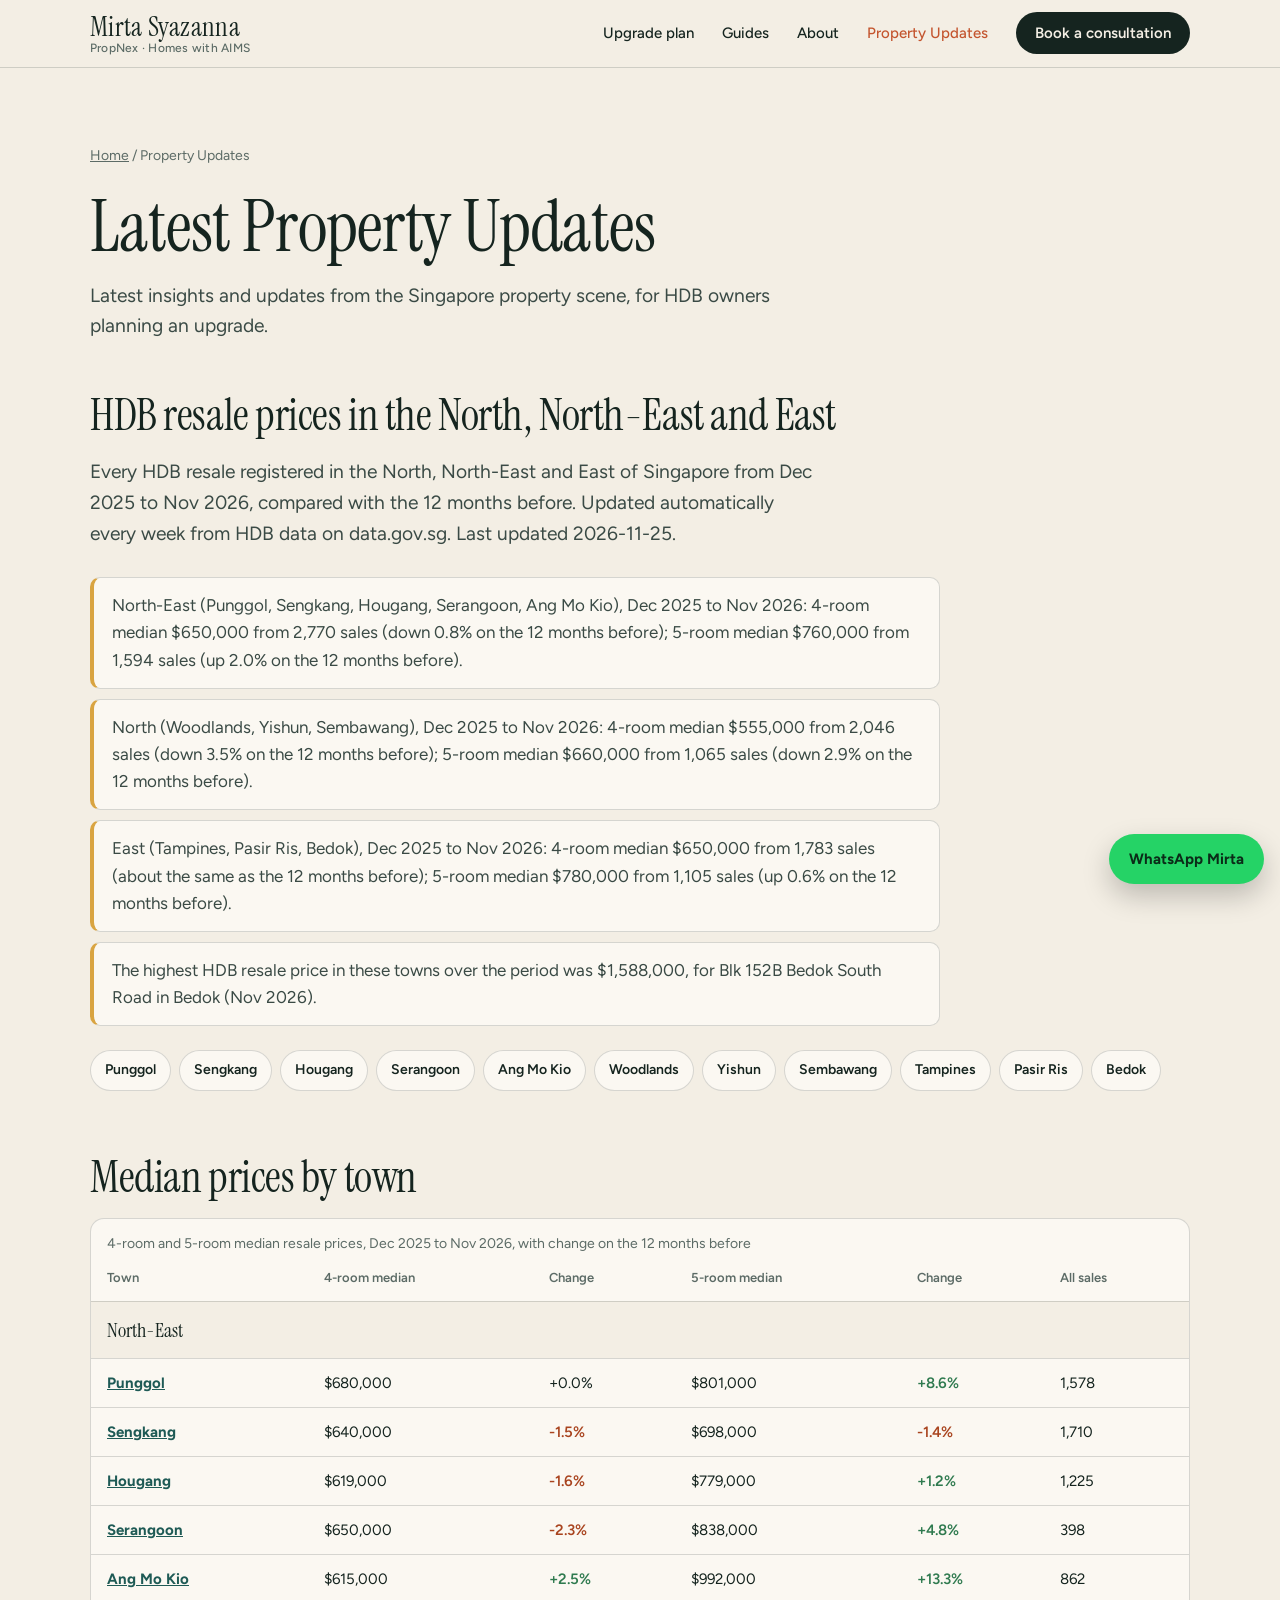
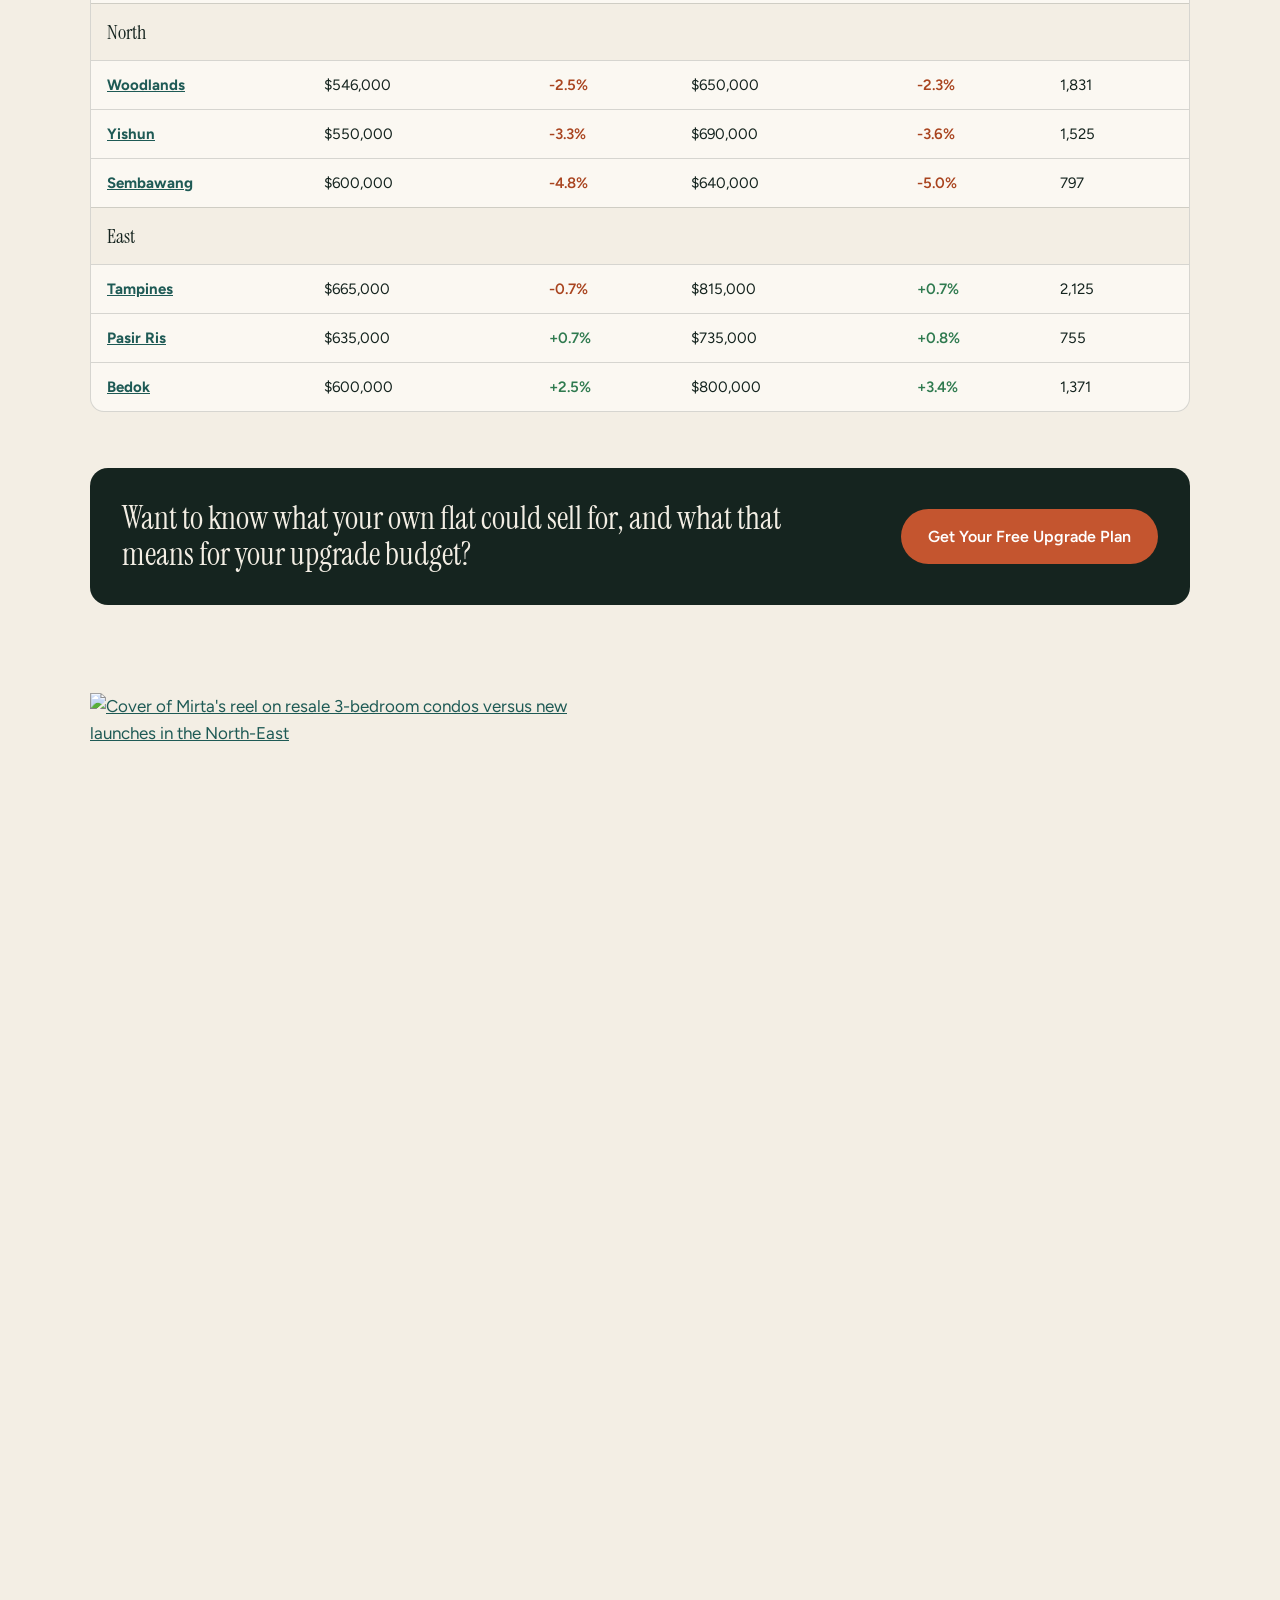
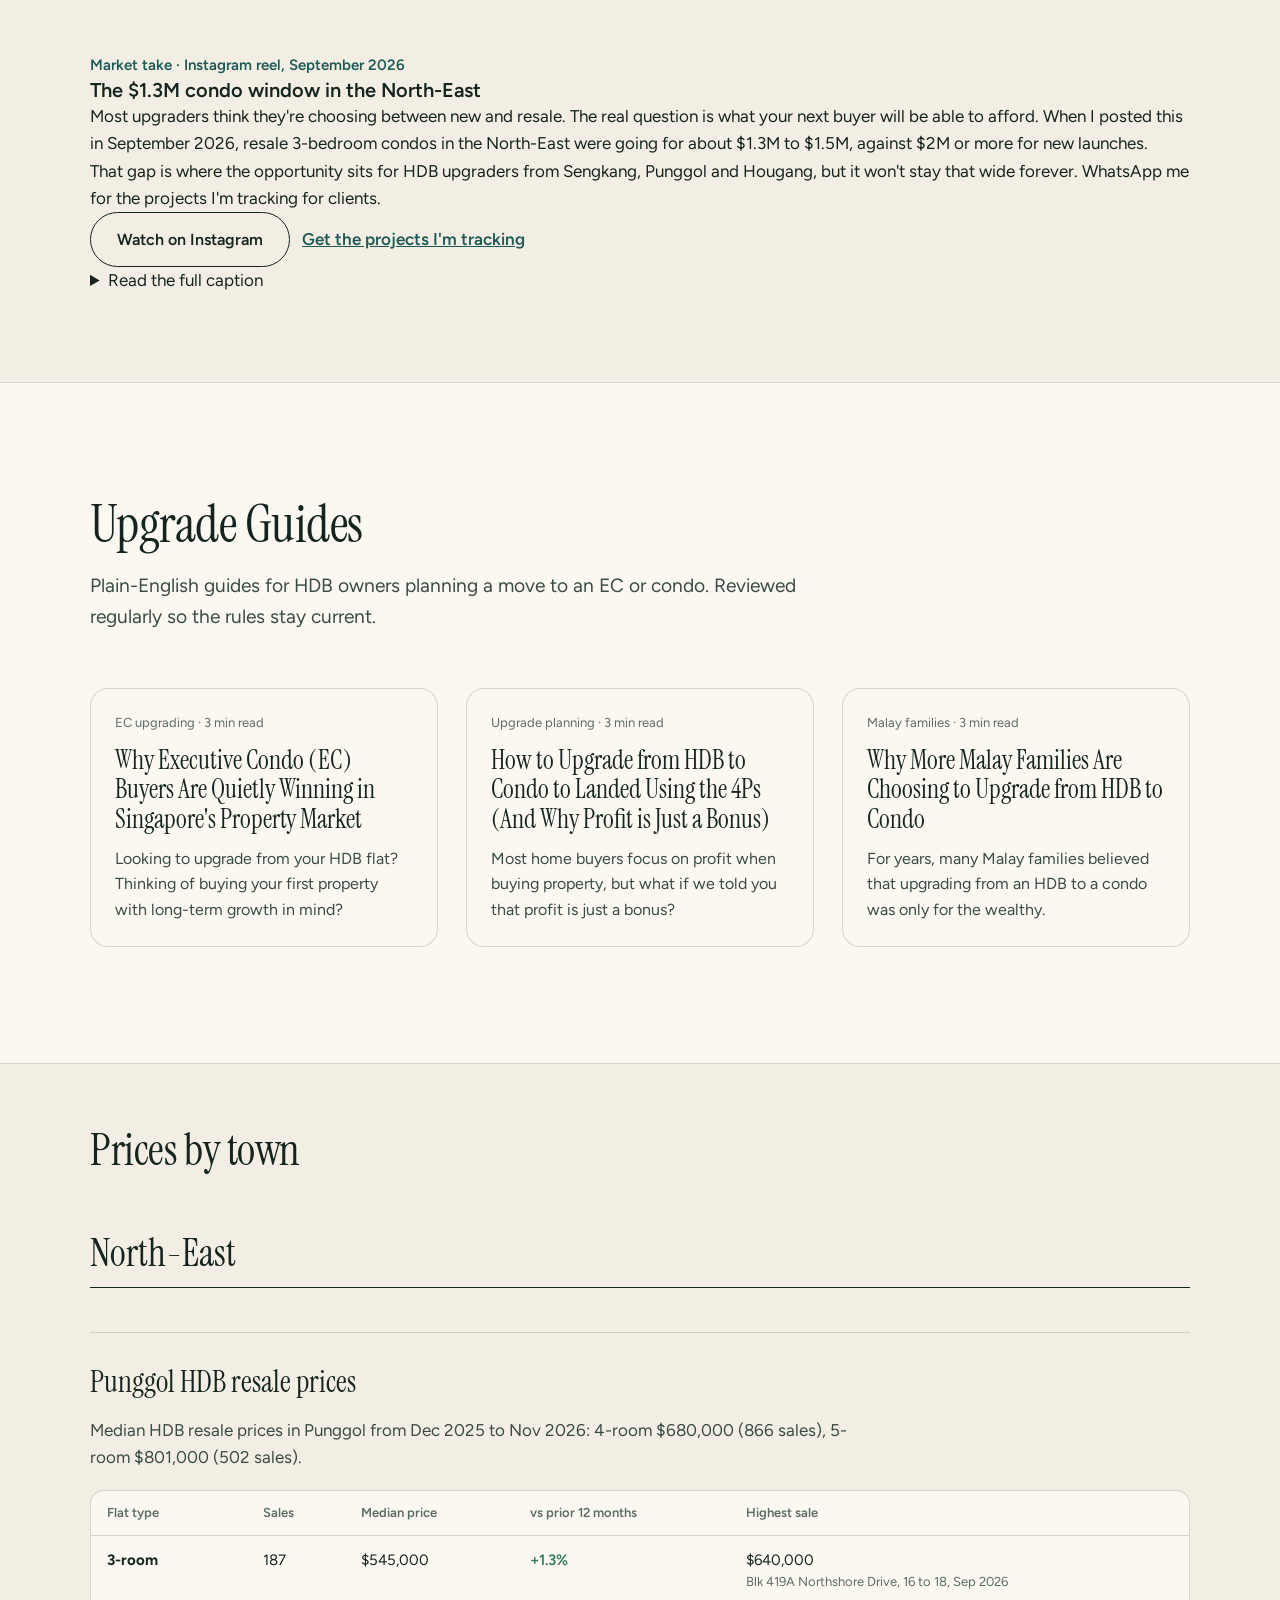
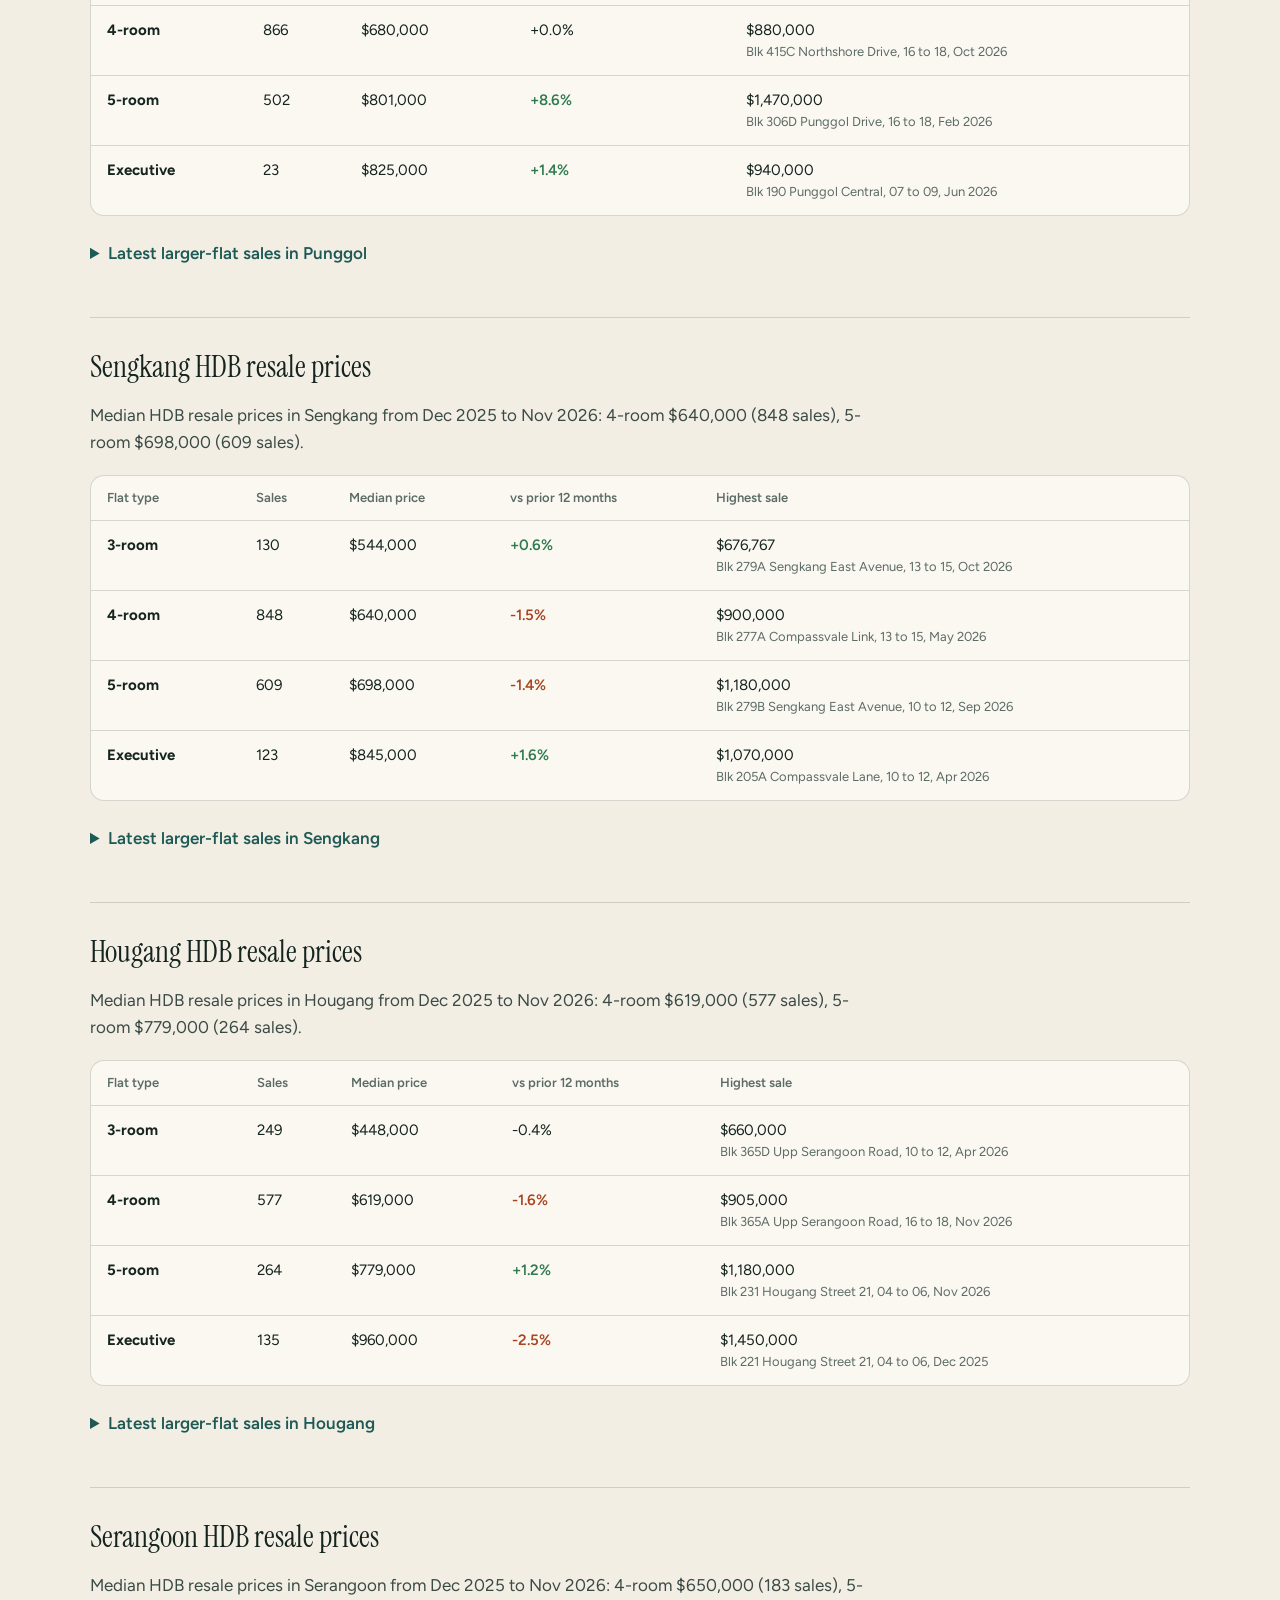
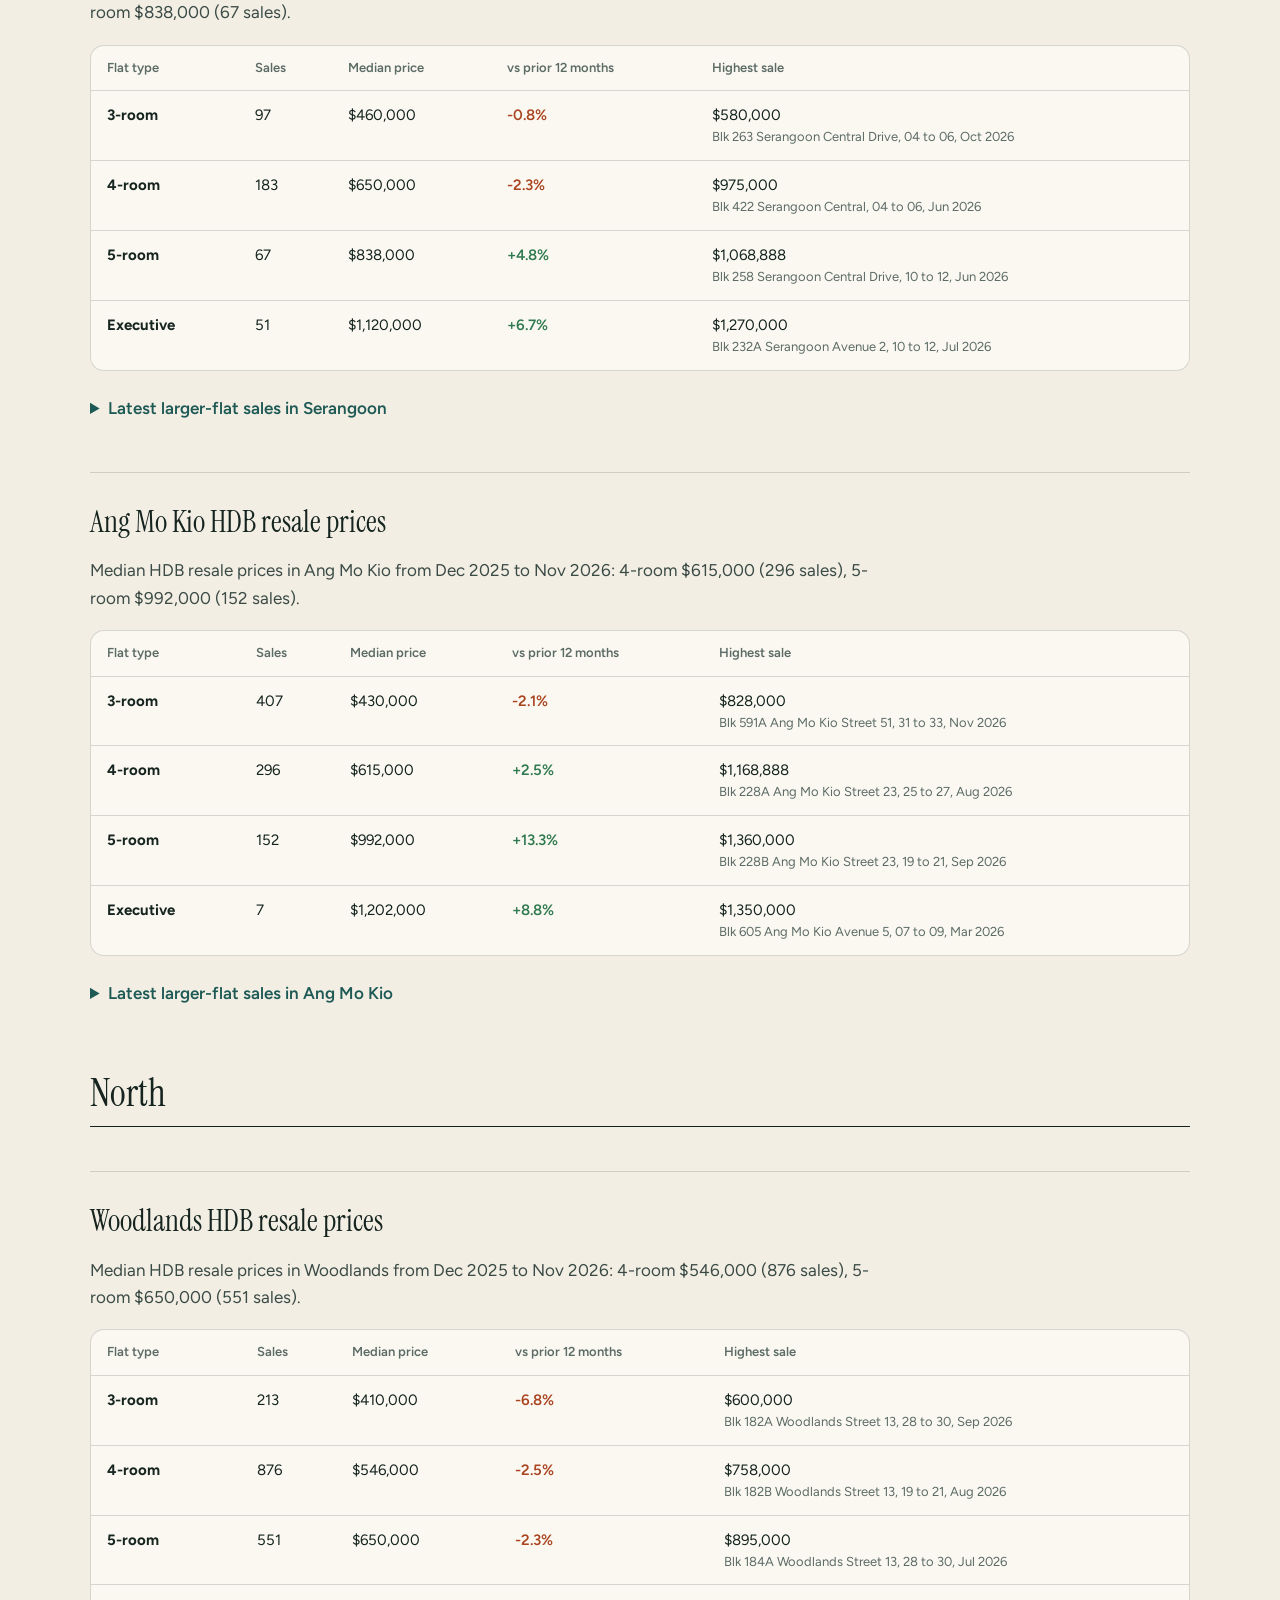
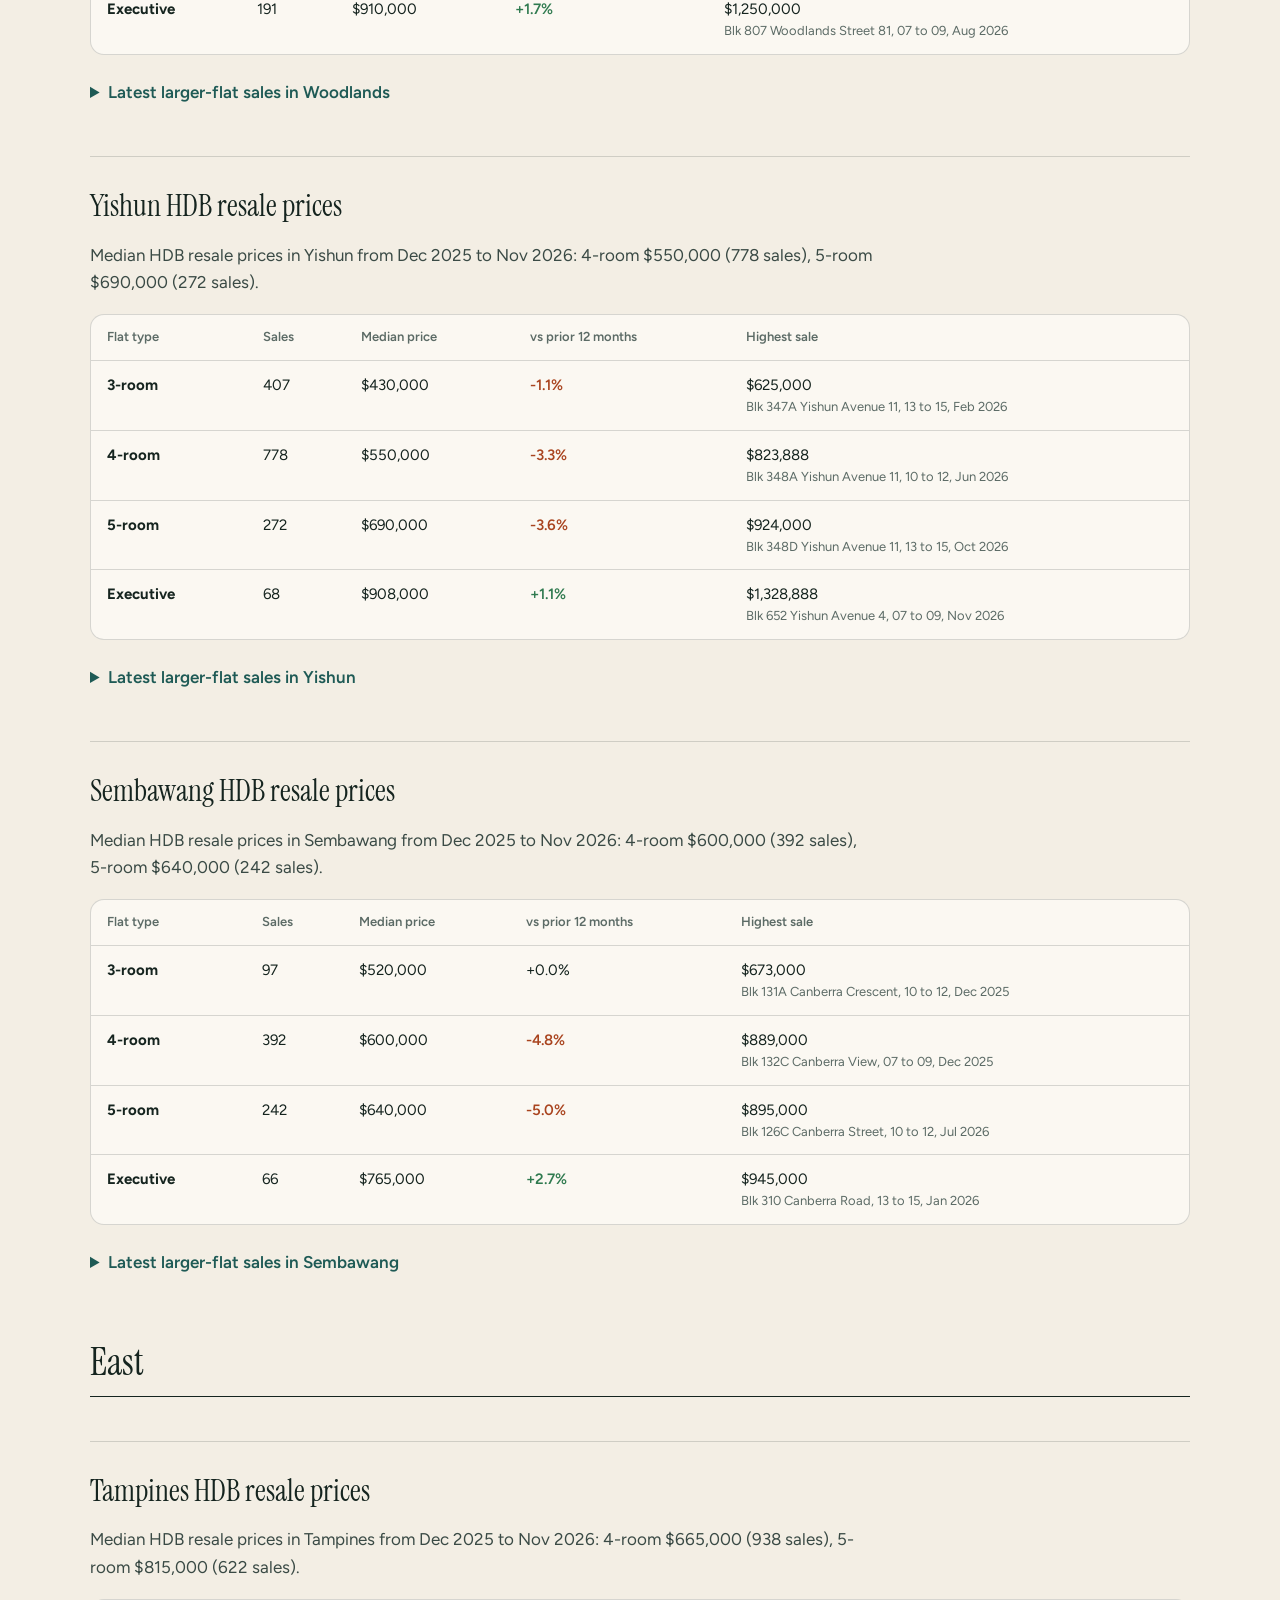
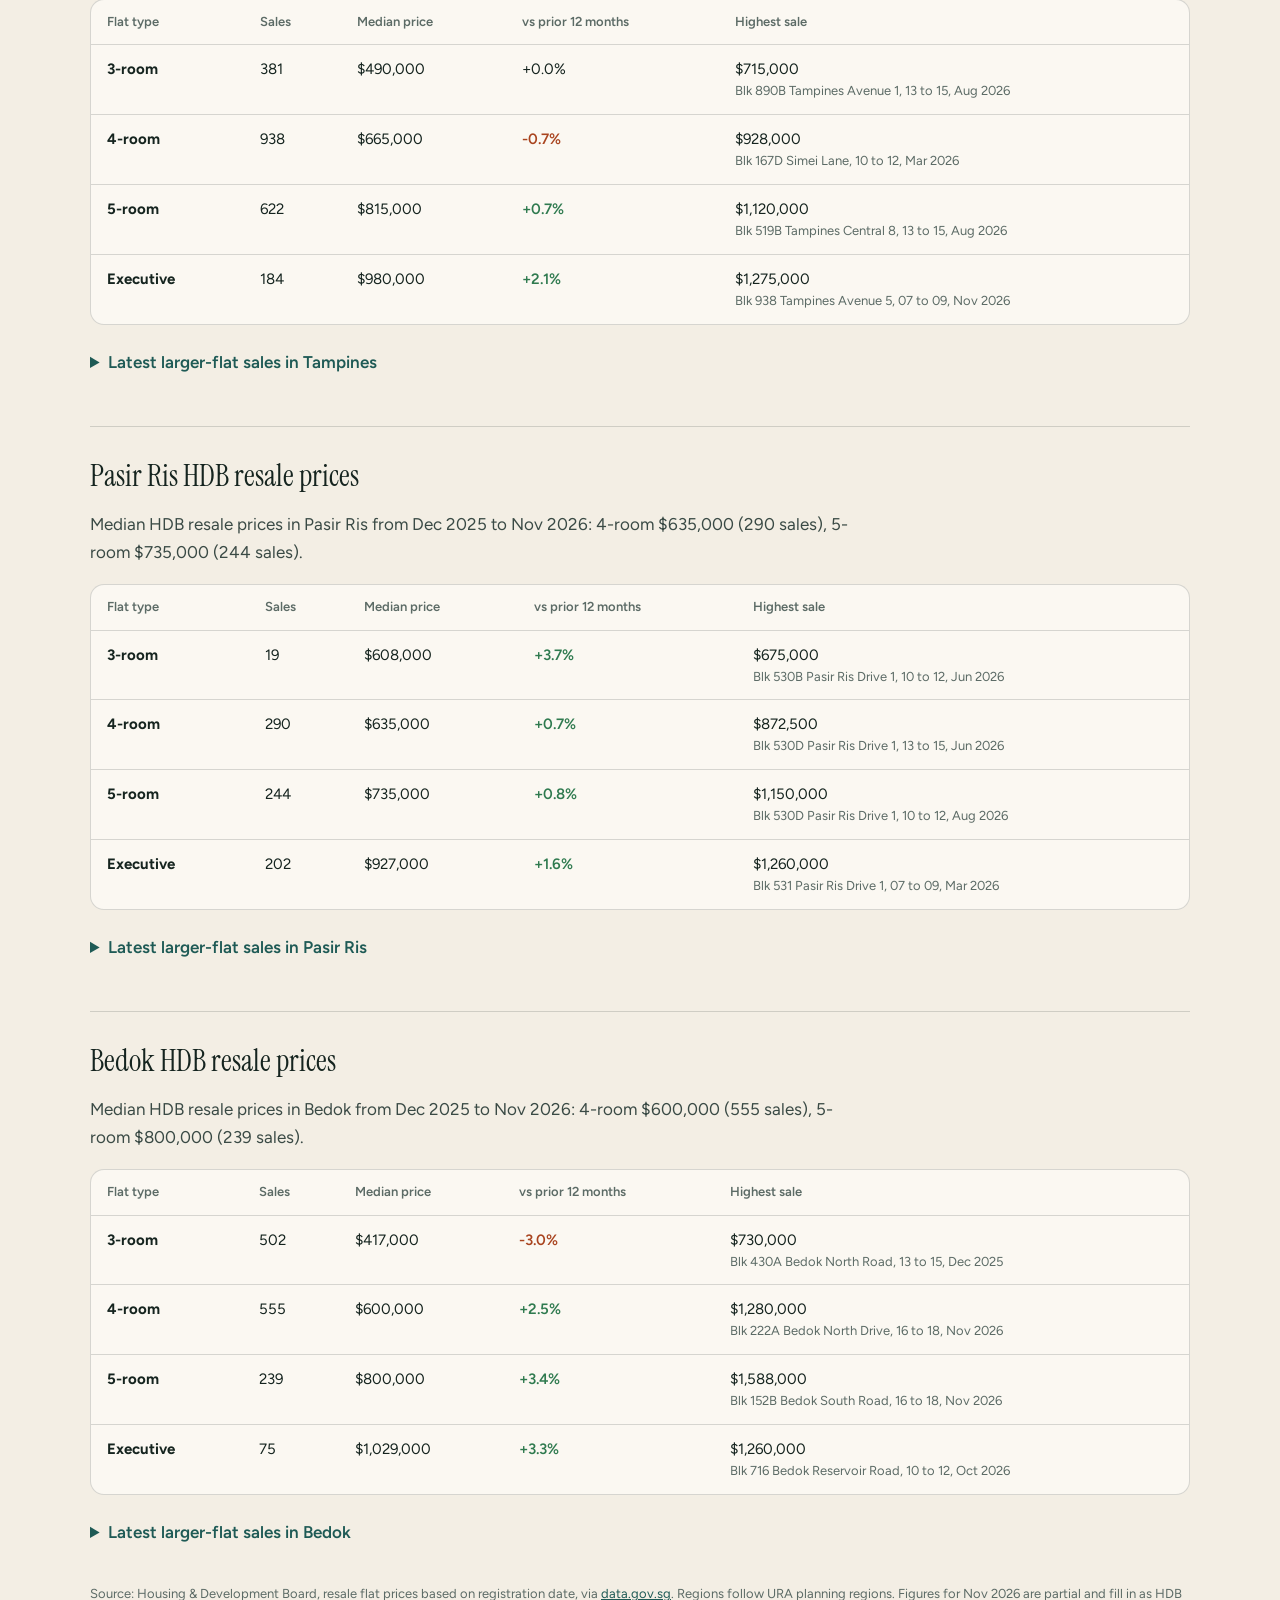
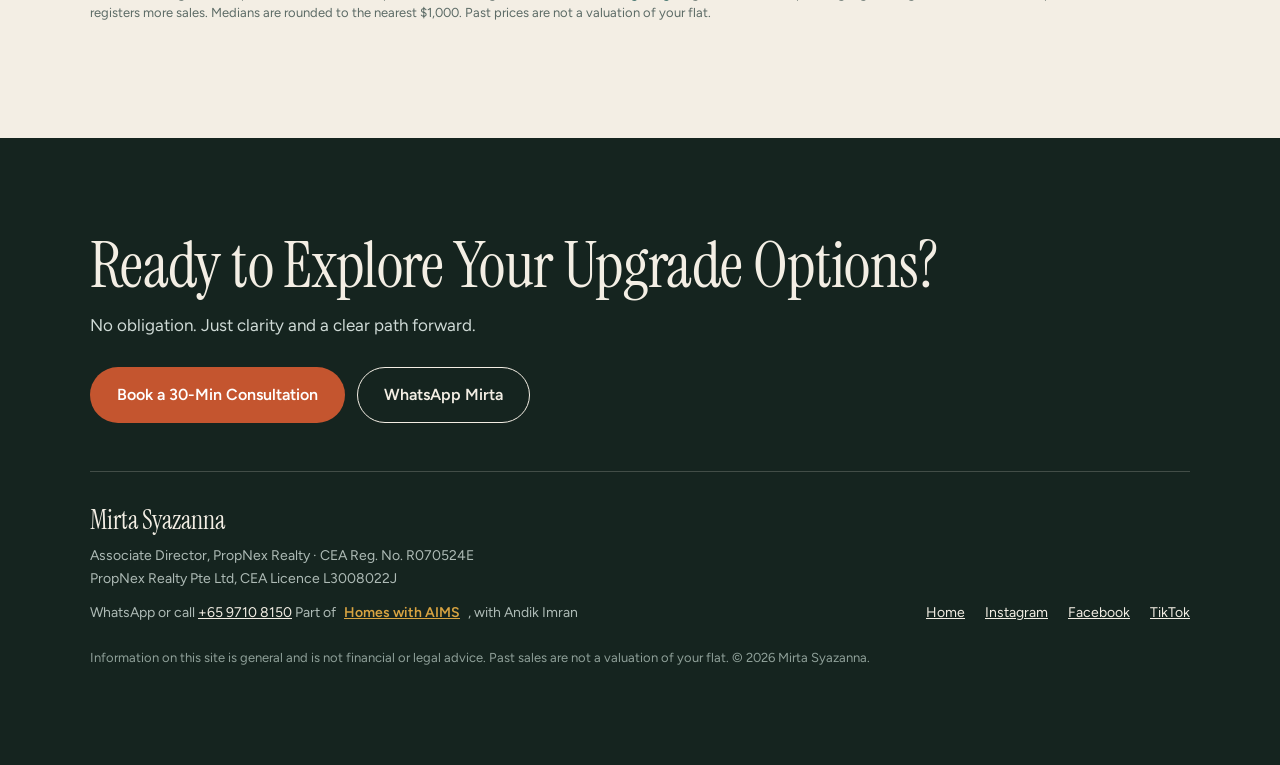
==== commit ec495142: "Add files via upload" ====
--- a/property-updates.html
+++ b/property-updates.html
@@ -40,6 +40,7 @@
         { "@type": "BlogPosting", "headline": "Why More Malay Families Are Choosing to Upgrade from HDB to Condo", "url": "https://mirta.me/post/why-malay-families-upgrade-hdb-to-condo", "datePublished": "2026-01-13" }
       ]
     },
+    {"@type": "VideoObject", "@id": "https://mirta.me/property-updates#condo-window", "name": "The $1.3M condo window in the North-East", "description": "Most upgraders think they're choosing between new and resale. The real question is what your next buyer will be able to afford. When I posted this in September 2026, resale 3-bedroom condos in the North-East were going for about $1.3M to $1.5M, against $2M or more for new launches. That gap is where the opportunity sits for HDB upgraders from Sengkang, Punggol and Hougang, but it won't stay that wide forever. WhatsApp me for the projects I'm tracking for clients.", "thumbnailUrl": "https://mirta.me/img/reel-condo-window.jpg", "uploadDate": "2026-09-22", "embedUrl": "https://www.instagram.com/reel/DdnV7Lcp-l5/embed", "url": "https://www.instagram.com/reel/DdnV7Lcp-l5/", "inLanguage": "en", "author": {"@id": "https://mirta.me/#mirta"}},
     {
       "@type": "BreadcrumbList",
       "itemListElement": [
@@ -101,6 +102,27 @@
   </div>
 </section>
 
+<section id="market-take" class="wrap" aria-label="Market take" style="padding-bottom:clamp(48px,7vw,88px)">
+<div class="reel" id="condo-window">
+      <div class="reel-frame" data-embed="https://www.instagram.com/reel/DdnV7Lcp-l5/embed">
+        <a class="reel-play" href="https://www.instagram.com/reel/DdnV7Lcp-l5/" target="_blank" rel="noopener" aria-label="Play the reel: The $1.3M condo window in the North-East">
+          <img src="/img/reel-condo-window.jpg" width="540" height="960" loading="lazy" decoding="async" alt="Cover of Mirta&#x27;s reel on resale 3-bedroom condos versus new launches in the North-East">
+          <span class="reel-btn" aria-hidden="true"></span>
+        </a>
+      </div>
+      <div class="reel-copy">
+        <p class="kicker">Market take · Instagram reel, September 2026</p>
+        <h3>The $1.3M condo window in the North-East</h3>
+        <p>Most upgraders think they&#x27;re choosing between new and resale. The real question is what your next buyer will be able to afford. When I posted this in September 2026, resale 3-bedroom condos in the North-East were going for about $1.3M to $1.5M, against $2M or more for new launches.</p><p>That gap is where the opportunity sits for HDB upgraders from Sengkang, Punggol and Hougang, but it won&#x27;t stay that wide forever. WhatsApp me for the projects I&#x27;m tracking for clients.</p>
+        <div class="btn-row">
+          <a class="btn btn-ghost" href="https://www.instagram.com/reel/DdnV7Lcp-l5/" target="_blank" rel="noopener">Watch on Instagram</a>
+          <a class="textlink" href="https://wa.me/6597108150?text=Hi%20Mirta%2C%20which%20North-East%20resale%20condos%20are%20you%20tracking%3F" target="_blank" rel="noopener">Get the projects I&#x27;m tracking</a>
+        </div>
+        <details class="reel-caption"><summary>Read the full caption</summary><p>Most people think they’re choosing between “new vs resale”. But that’s not the real decision.</p><p>The real question is: what will your next buyer be able to afford?</p><p>Right now in the North-East, we’re seeing ~$1.3M–$1.5M resale 3-bedders vs $2M+ new launches.</p><p>That gap? That’s where the opportunity is. But it won’t stay this wide forever.</p><p>If you’re upgrading from HDB in Sengkang / Punggol / Hougang, you’re not early anymore… you’re just in time.</p><p>DM me if you want the exact projects I’m tracking for my clients.</p></details>
+      </div>
+    </div>
+</section>
+
 <section id="guides" class="band band-paper" aria-labelledby="guides-title">
   <div class="wrap">
     <div class="head">
@@ -325,6 +347,7 @@
   </div>
 </footer>
 
+<script src="/js/reel.js" defer></script>
 <a class="wa-float" href="https://wa.me/6597108150?text=Hi%20Mirta%2C%20I%27d%20like%20a%20free%20upgrade%20plan." target="_blank" rel="noopener">WhatsApp Mirta</a>
 </body>
 </html>
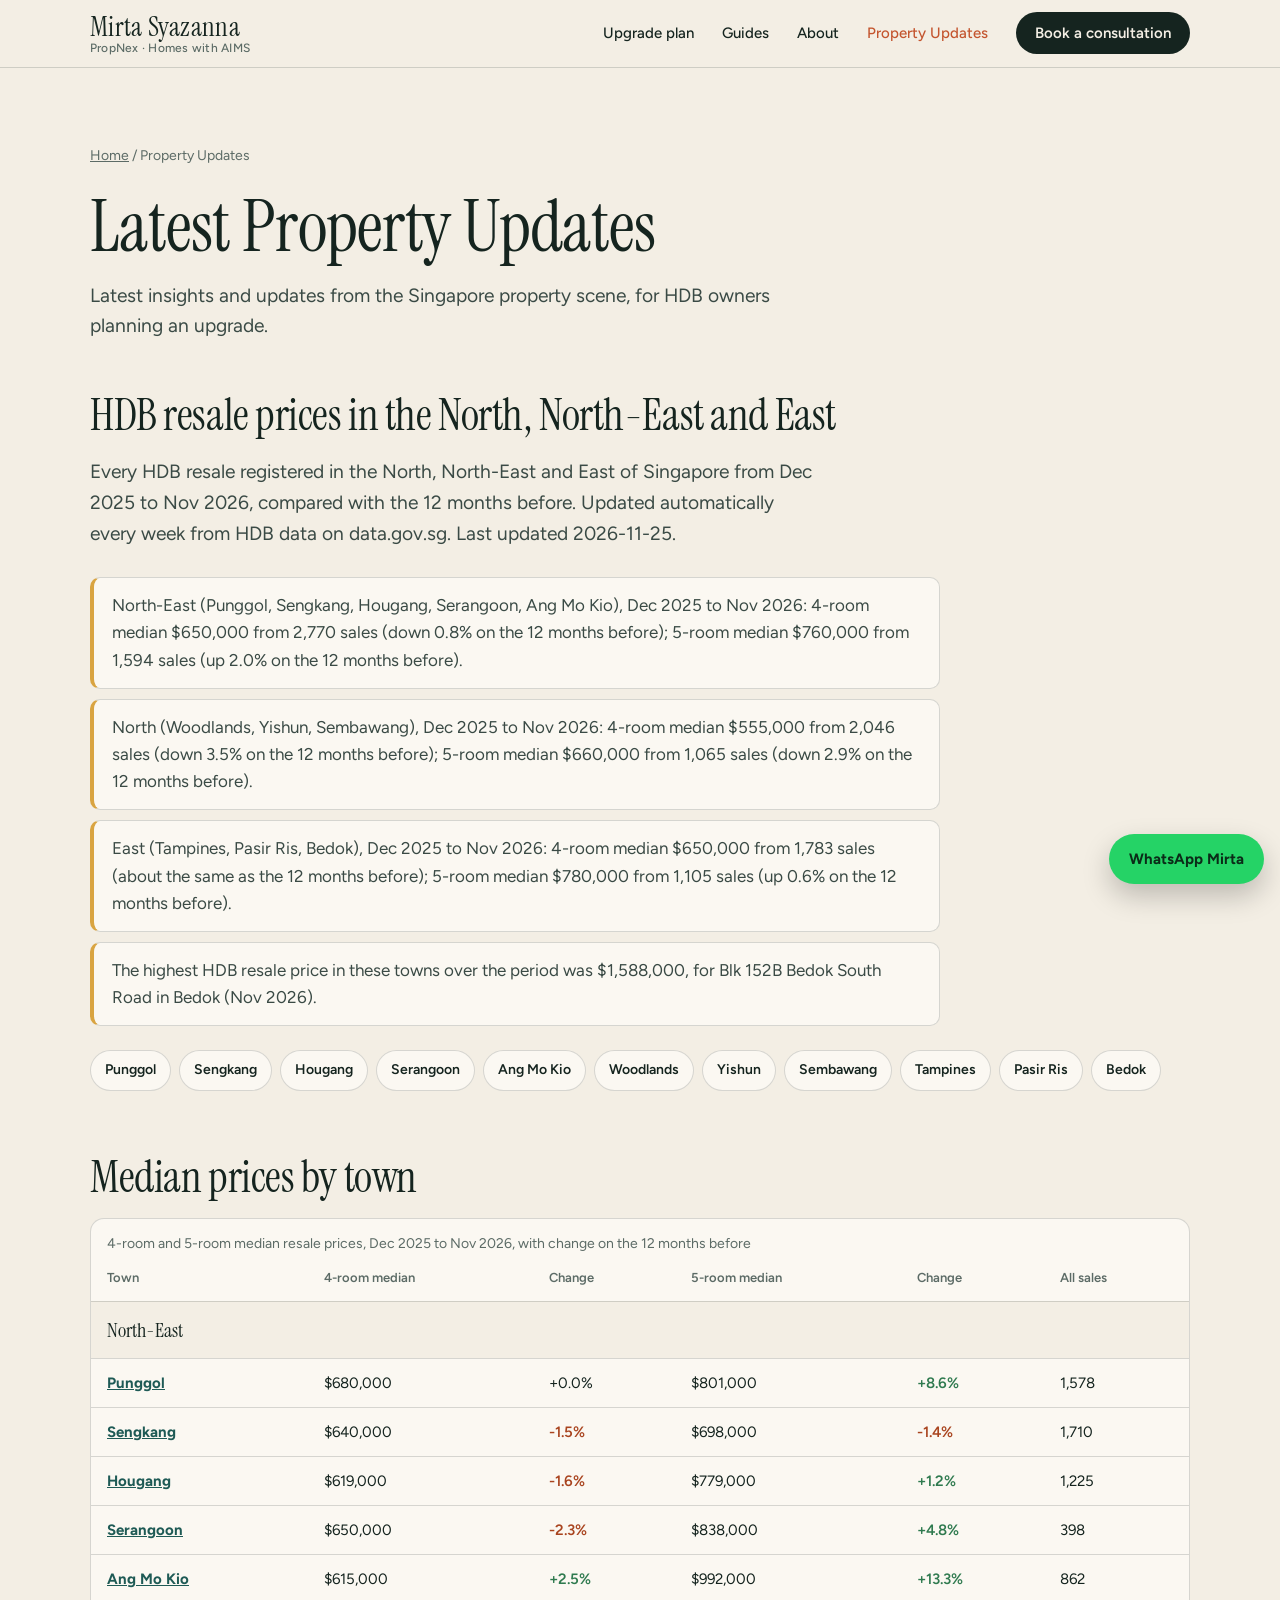
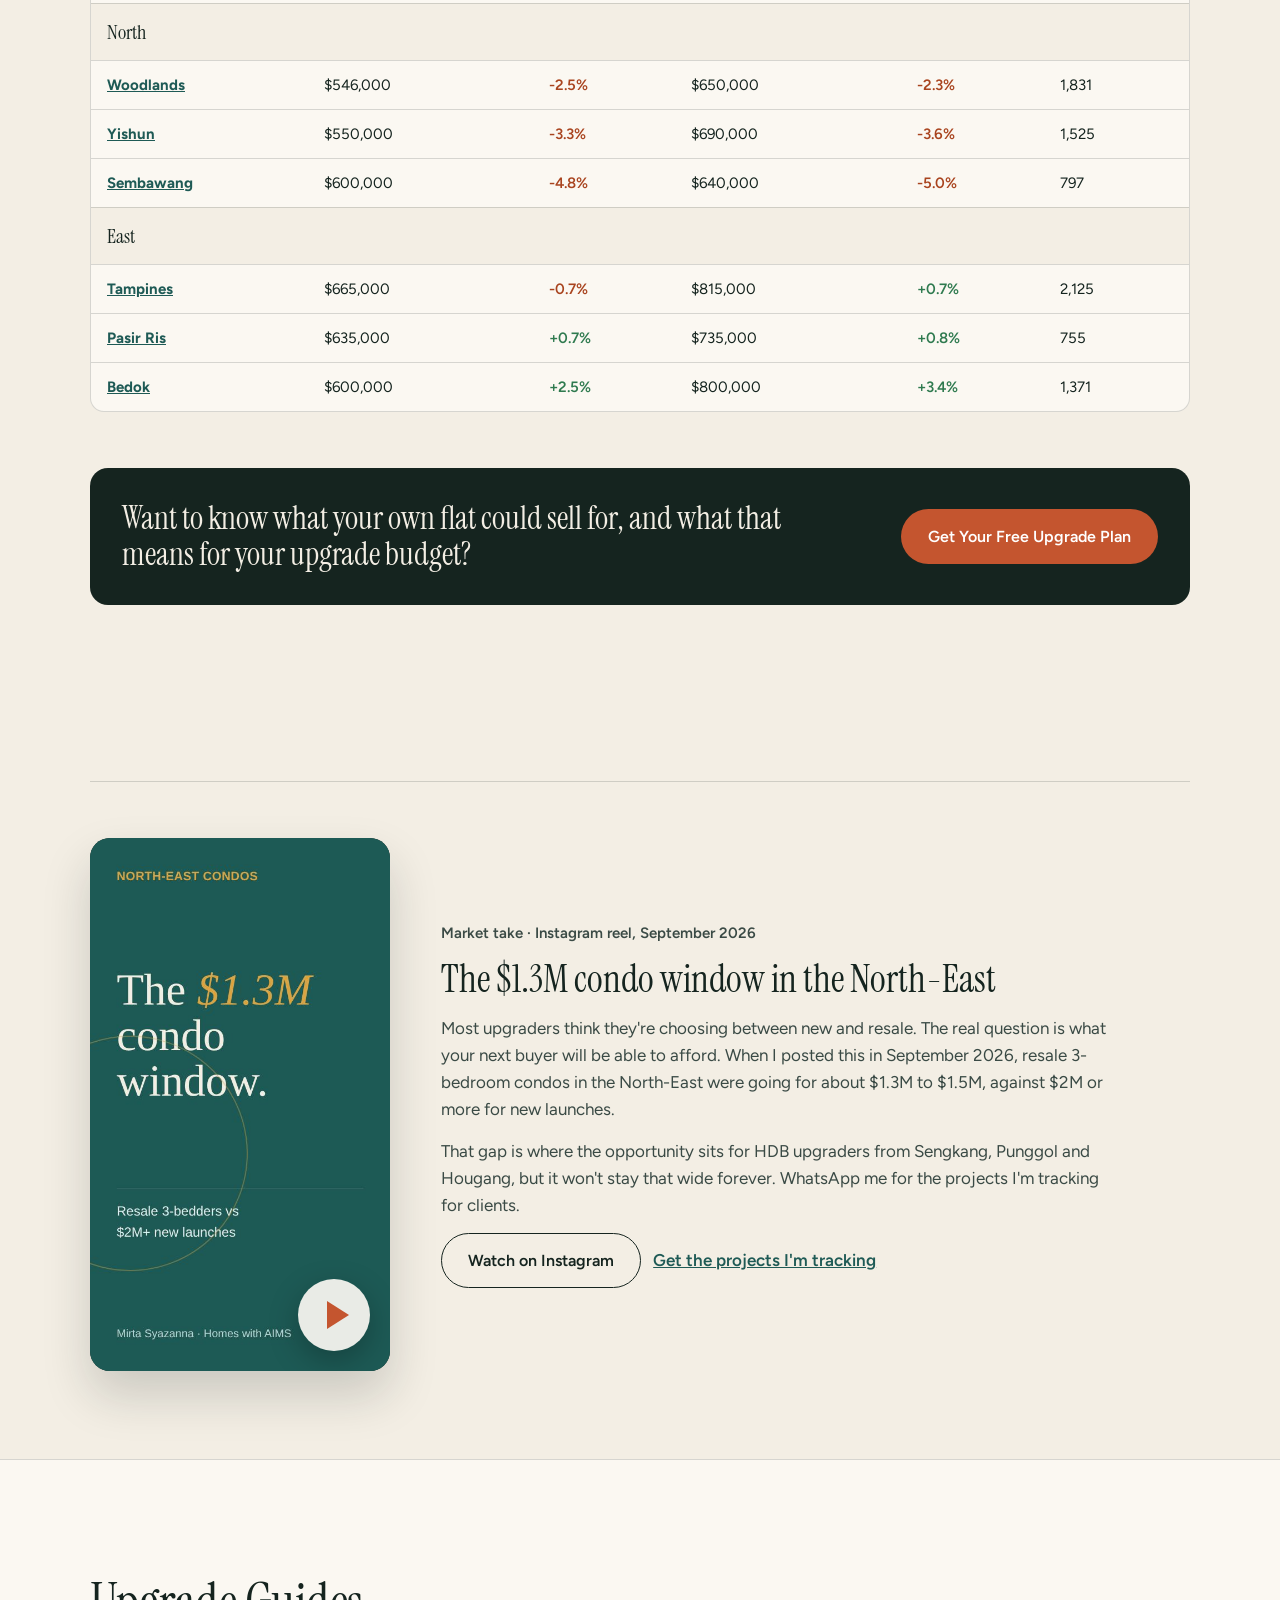
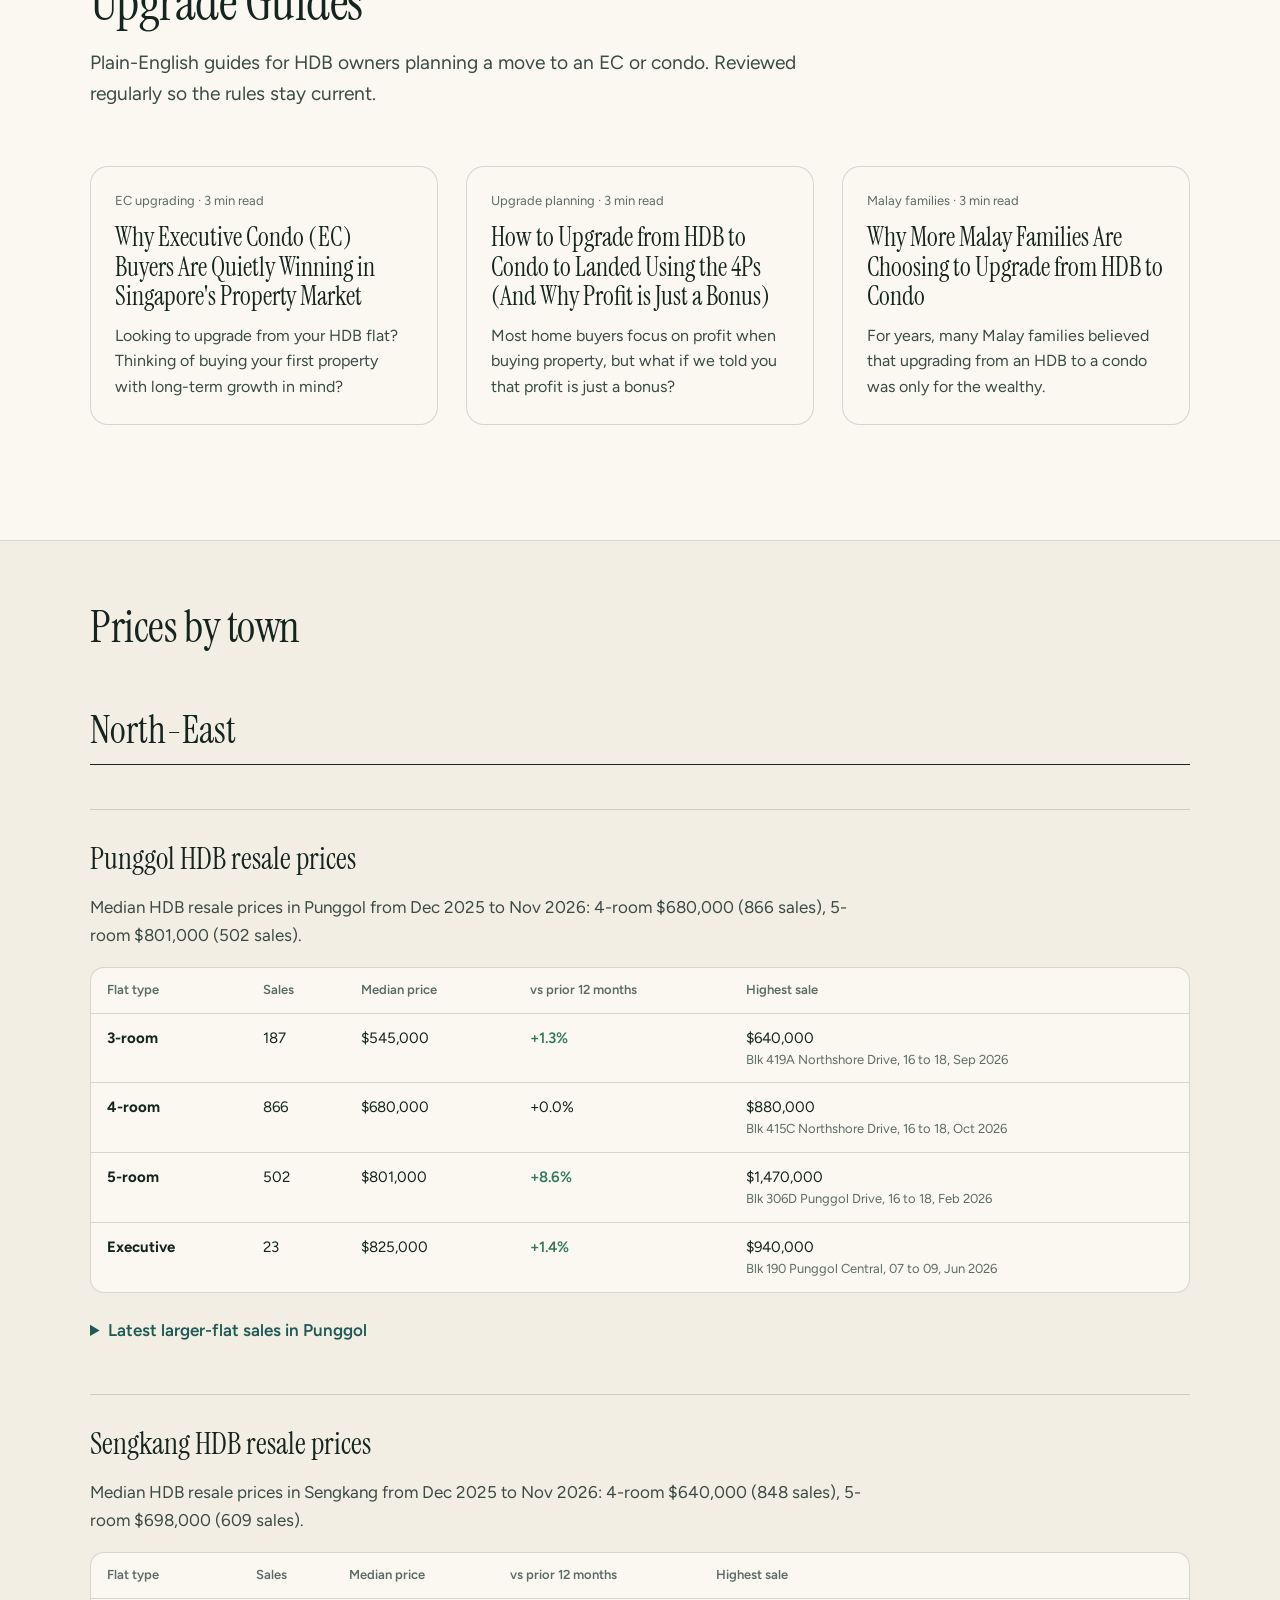
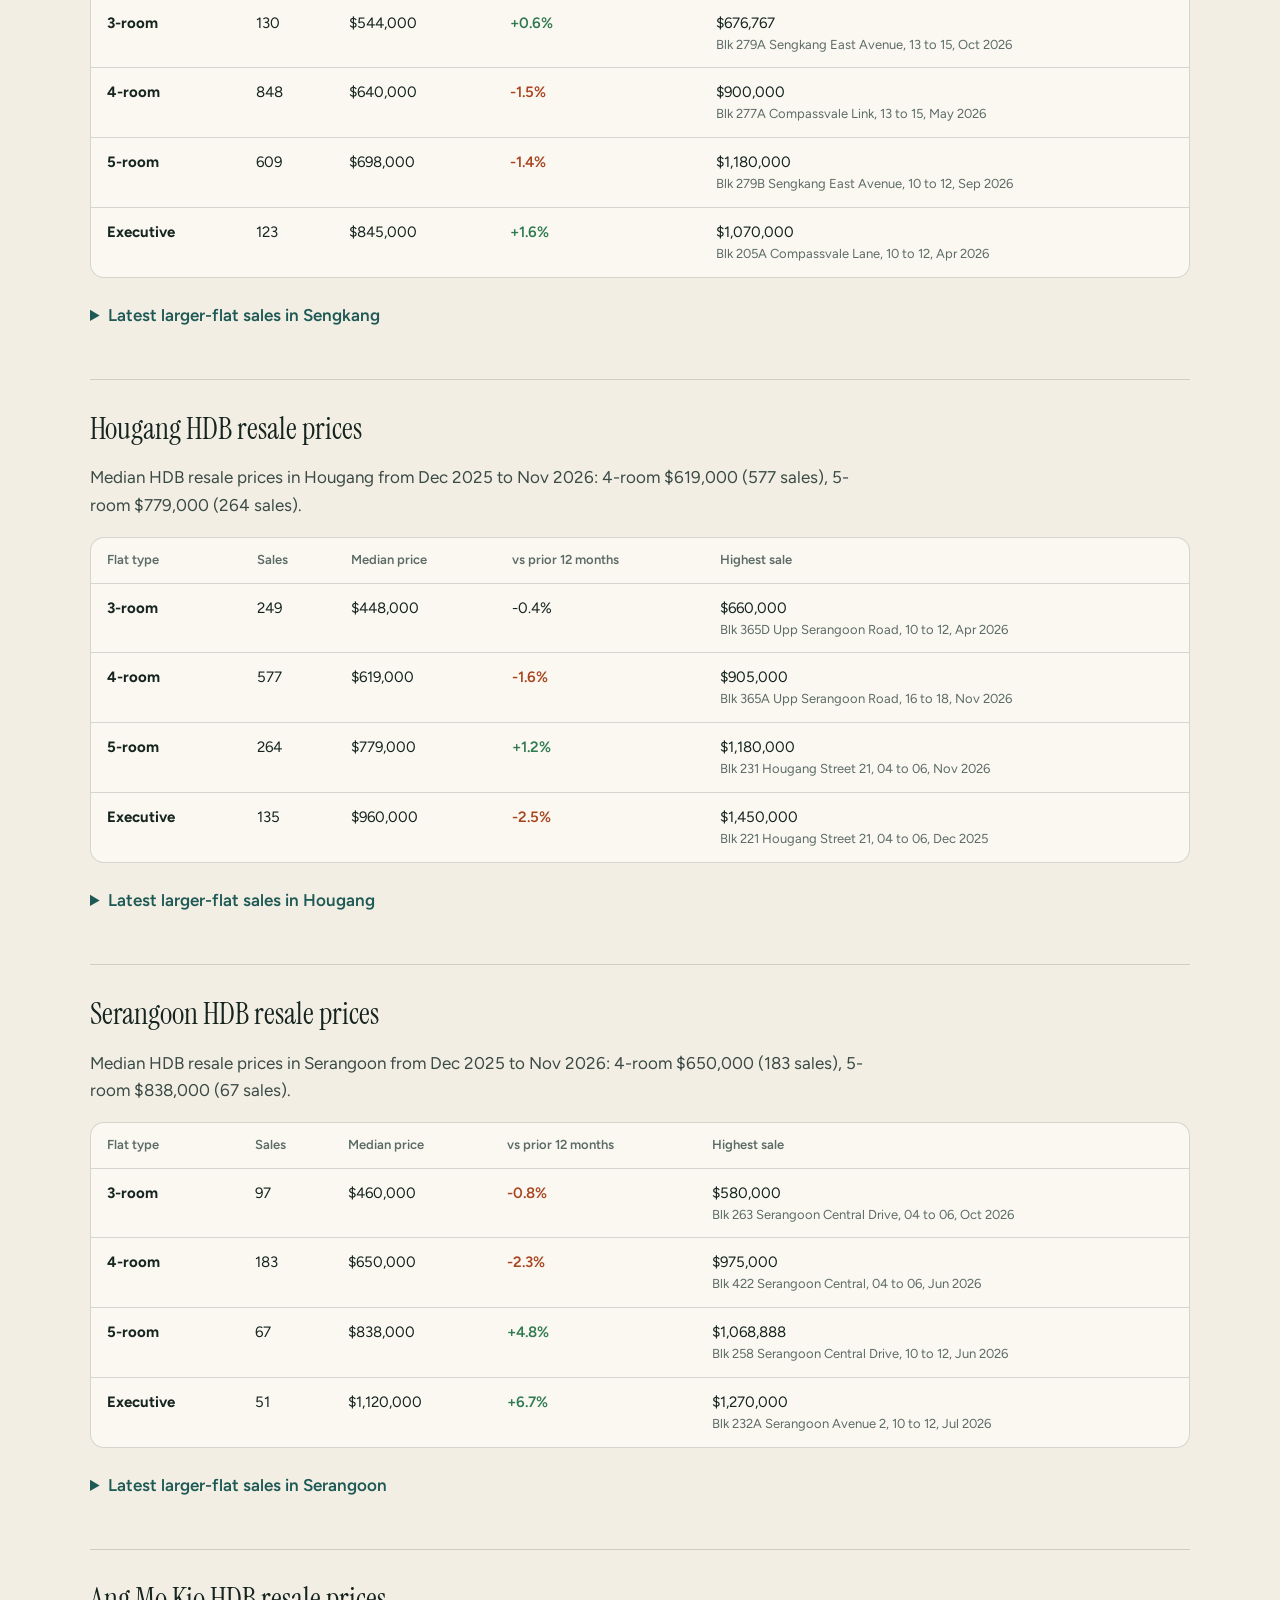
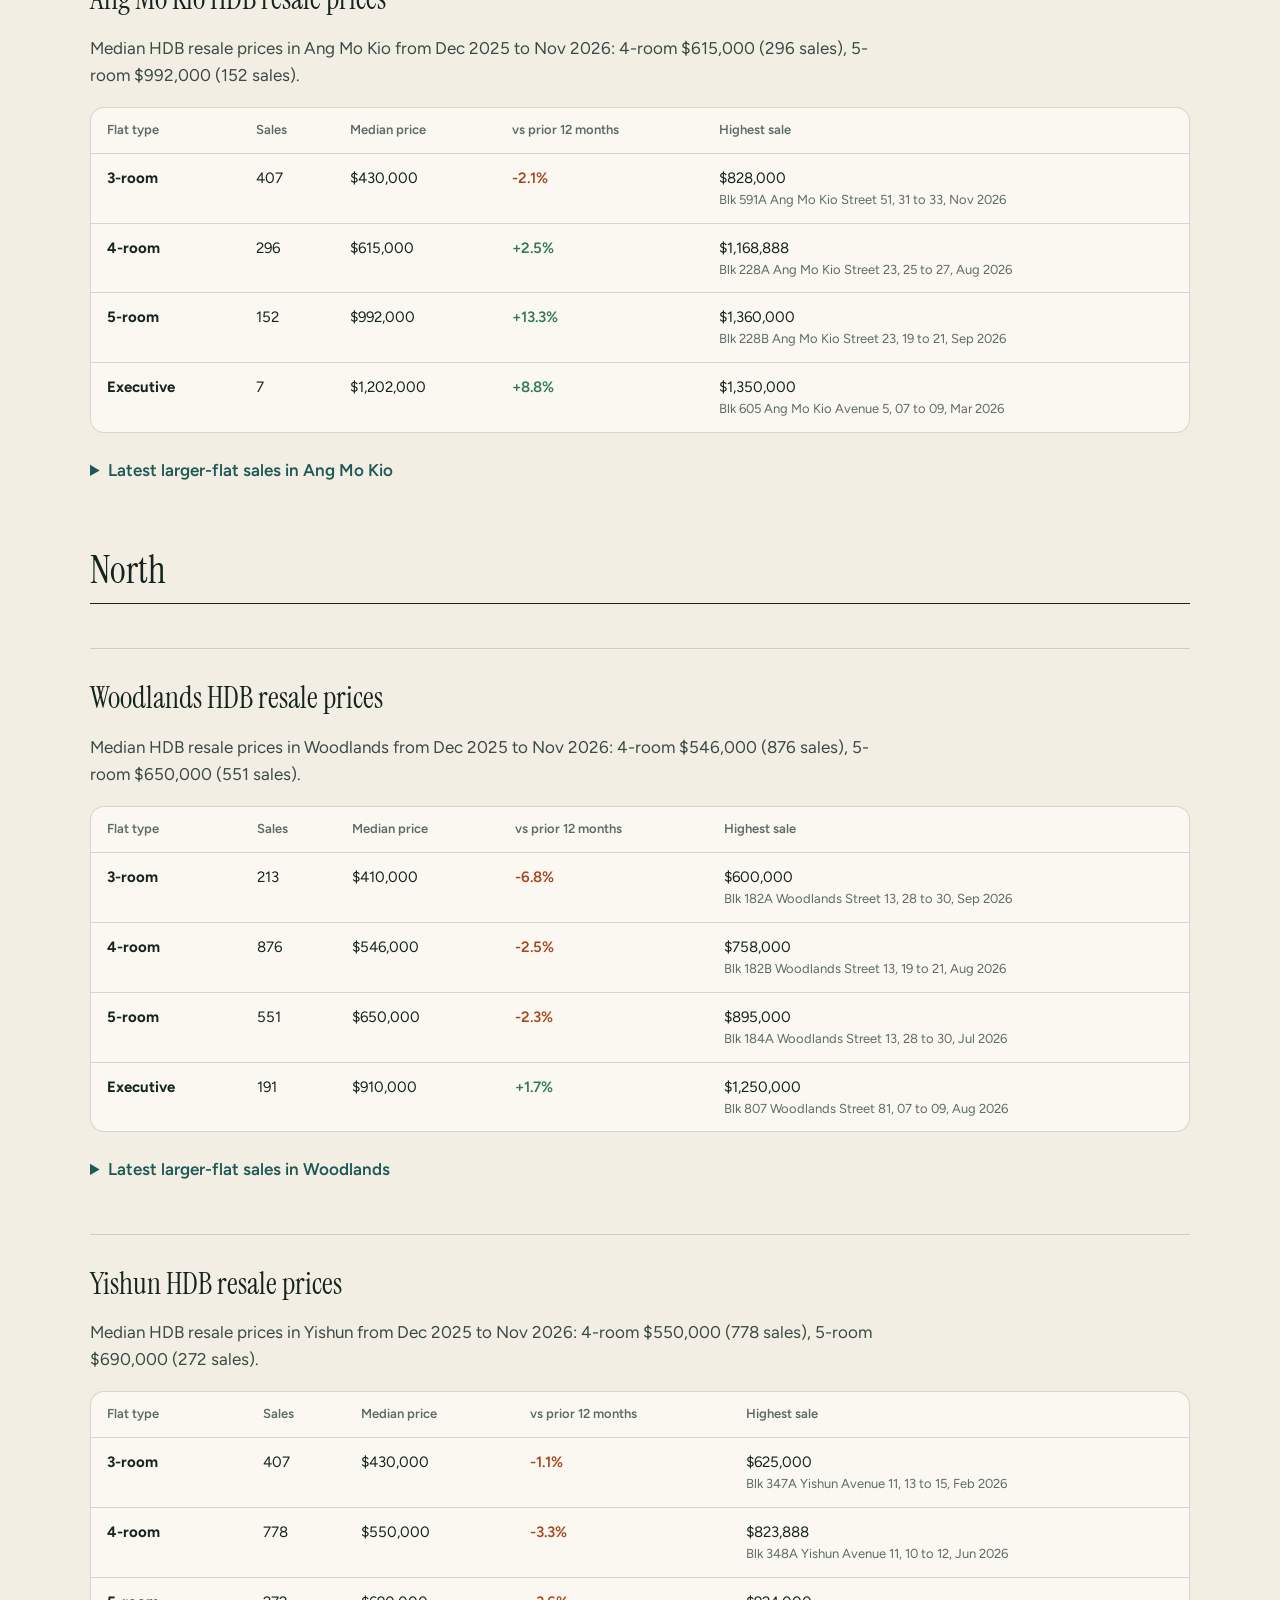
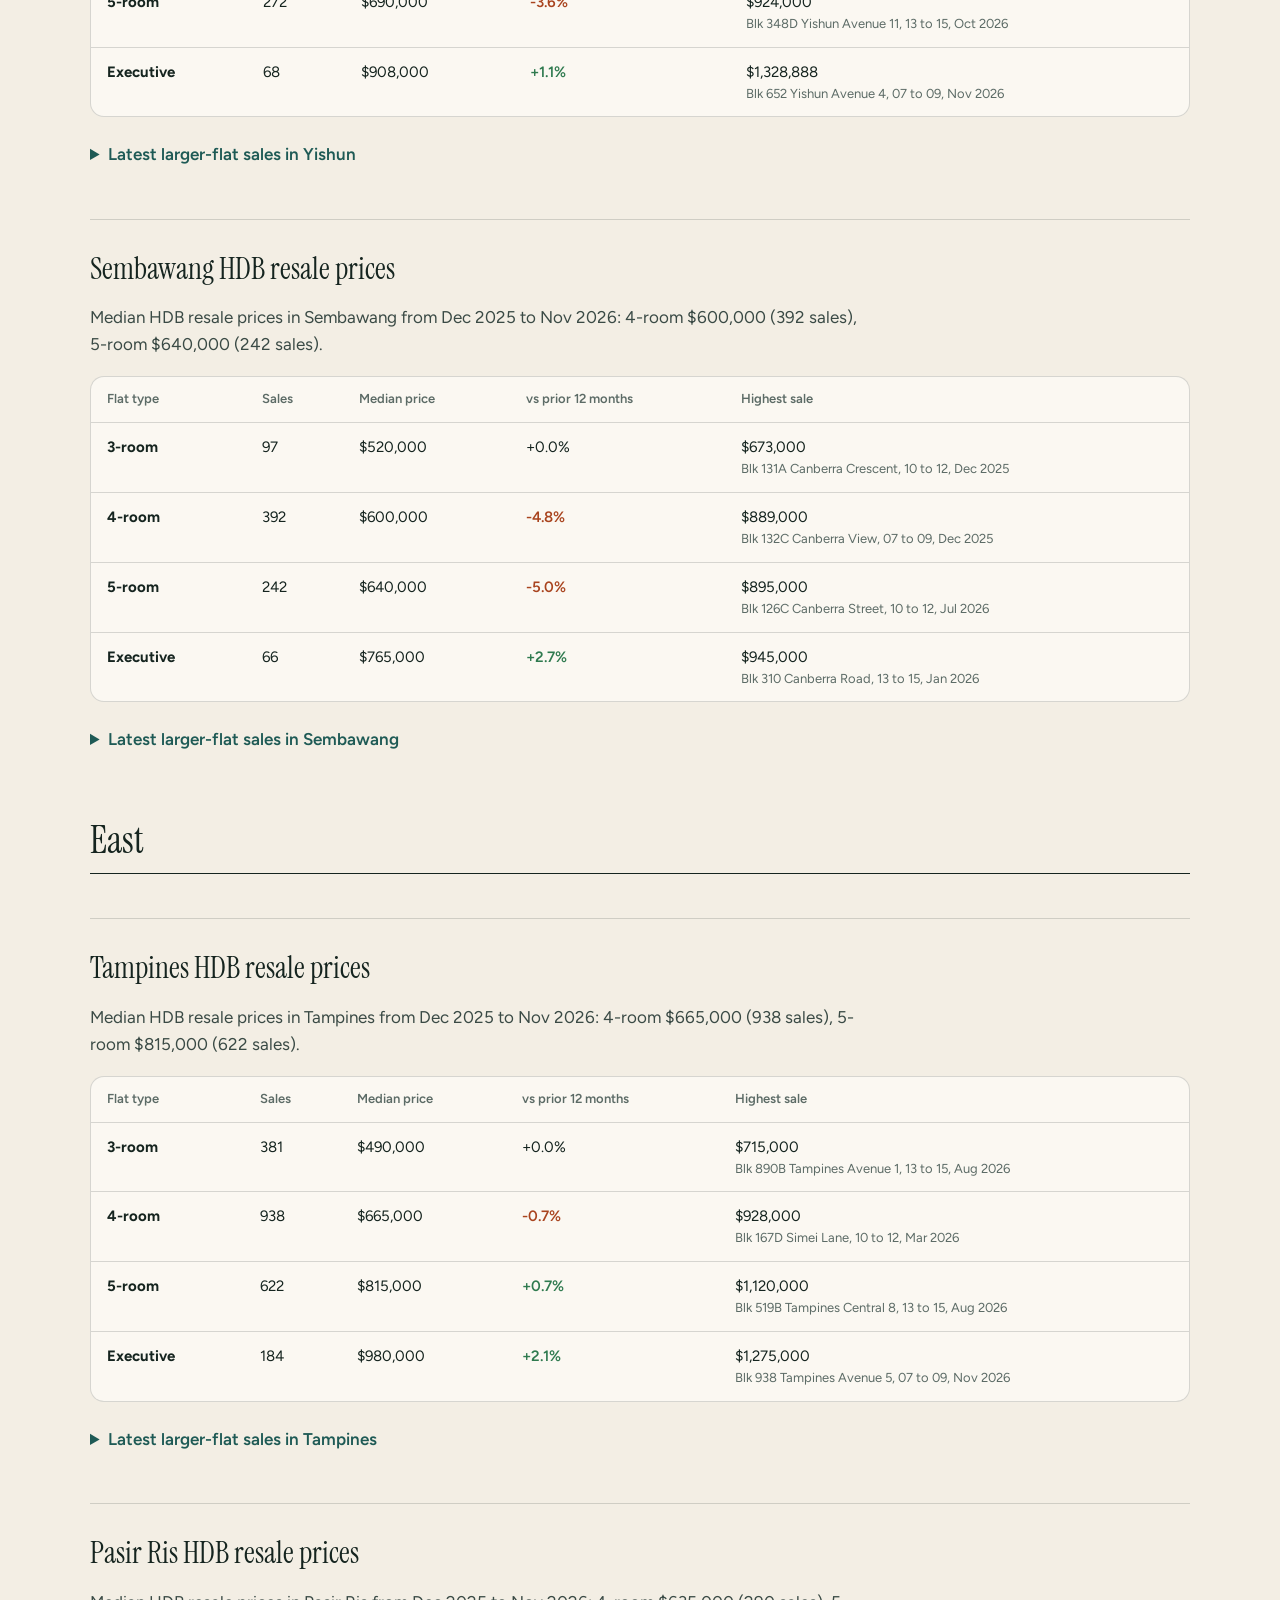
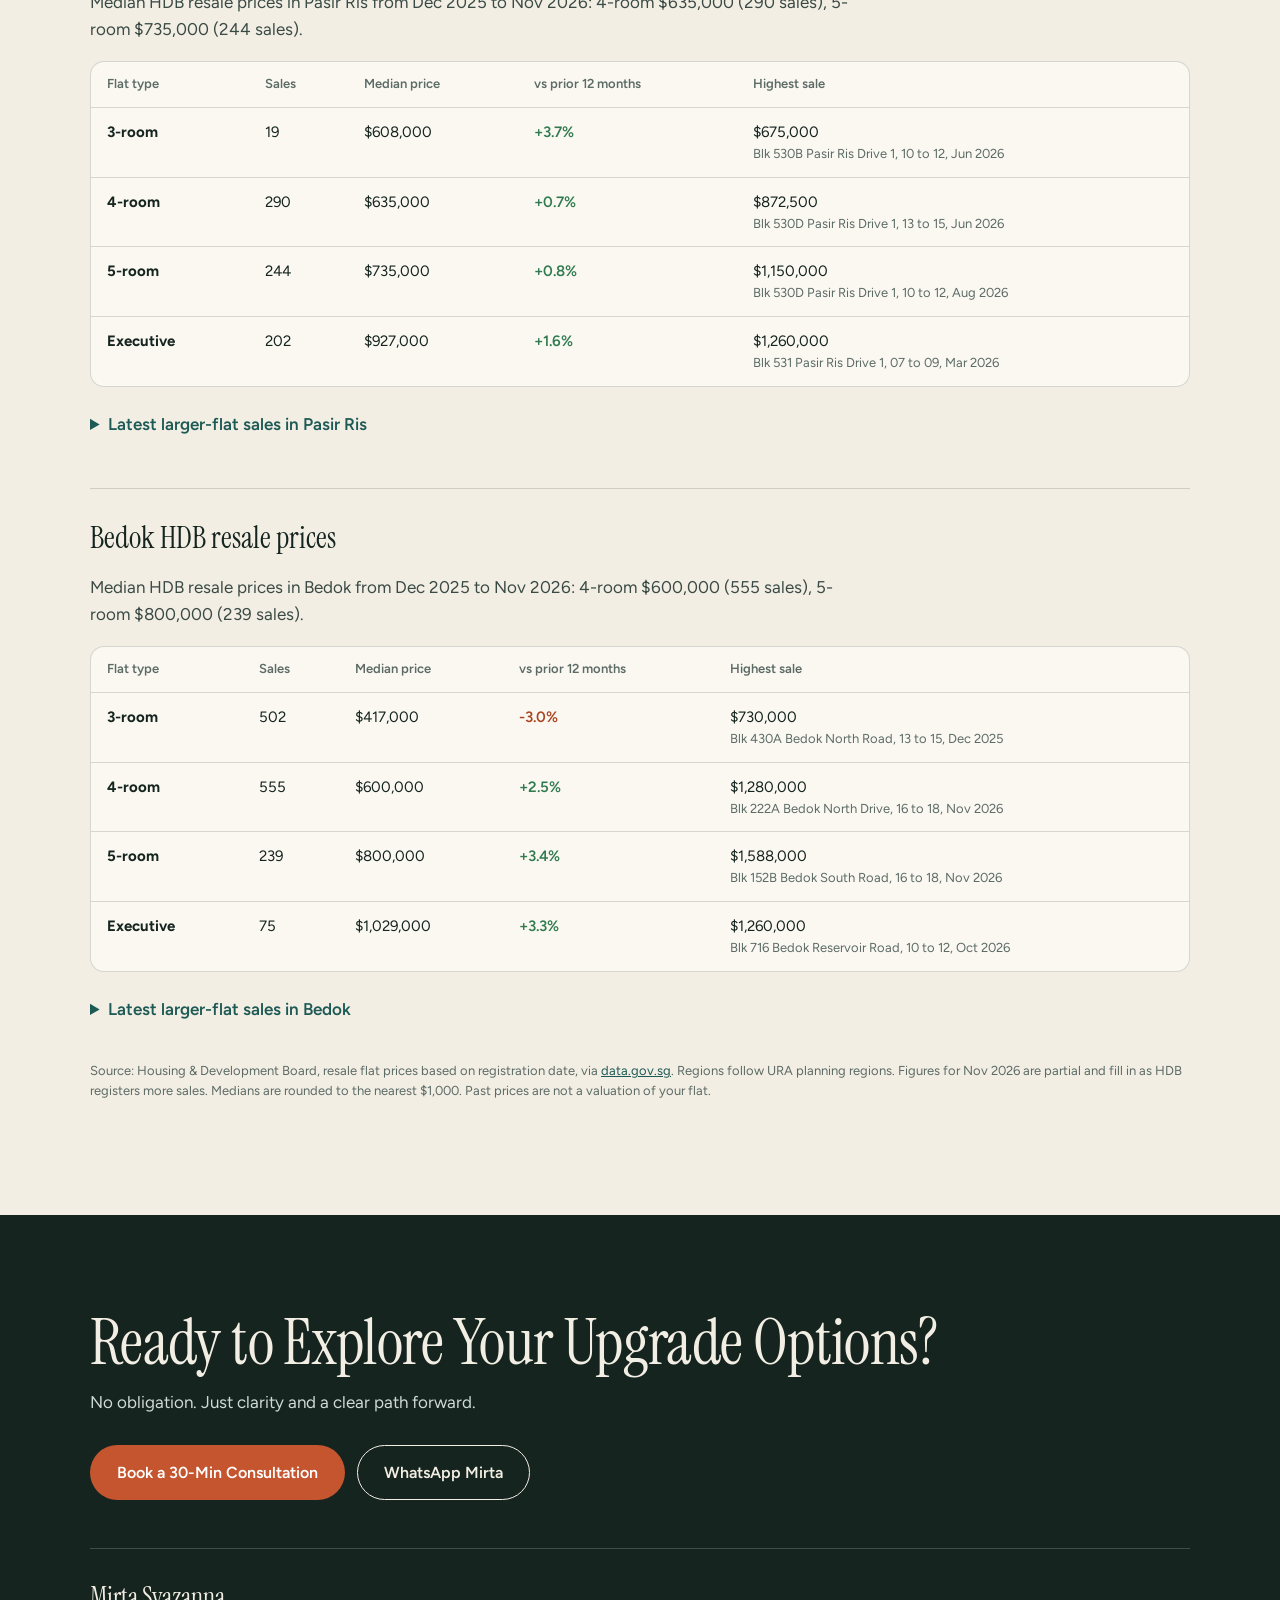
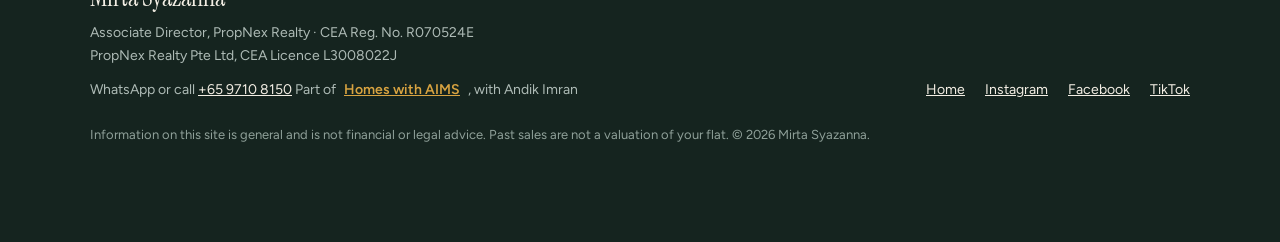
==== commit c8758437: "Add files via upload" ====
--- a/property-updates.html
+++ b/property-updates.html
@@ -118,7 +118,6 @@
           <a class="btn btn-ghost" href="https://www.instagram.com/reel/DdnV7Lcp-l5/" target="_blank" rel="noopener">Watch on Instagram</a>
           <a class="textlink" href="https://wa.me/6597108150?text=Hi%20Mirta%2C%20which%20North-East%20resale%20condos%20are%20you%20tracking%3F" target="_blank" rel="noopener">Get the projects I&#x27;m tracking</a>
         </div>
-        <details class="reel-caption"><summary>Read the full caption</summary><p>Most people think they’re choosing between “new vs resale”. But that’s not the real decision.</p><p>The real question is: what will your next buyer be able to afford?</p><p>Right now in the North-East, we’re seeing ~$1.3M–$1.5M resale 3-bedders vs $2M+ new launches.</p><p>That gap? That’s where the opportunity is. But it won’t stay this wide forever.</p><p>If you’re upgrading from HDB in Sengkang / Punggol / Hougang, you’re not early anymore… you’re just in time.</p><p>DM me if you want the exact projects I’m tracking for my clients.</p></details>
       </div>
     </div>
 </section>
--- a/css/site.css
+++ b/css/site.css
@@ -282,3 +282,20 @@
 .recent-sales .table-wrap{margin-top:10px}
 .region-h{font-family:var(--serif);font-weight:400;font-size:clamp(28px,3vw,38px);margin-top:clamp(36px,5vw,56px);padding-bottom:8px;border-bottom:1.5px solid var(--ink)}
 .town-block h4{font-family:var(--serif);font-weight:400;font-size:clamp(24px,2.4vw,30px);line-height:1.15;margin:0}
+
+/* reel */
+.reel{display:grid;grid-template-columns:minmax(0,300px) minmax(0,1fr);gap:clamp(24px,4vw,56px);align-items:center;margin-top:clamp(48px,7vw,88px);padding-top:clamp(36px,5vw,56px);border-top:1px solid var(--line)}
+.reel-frame{position:relative;width:100%;aspect-ratio:9/16;border-radius:20px;overflow:hidden;background:var(--ink);box-shadow:0 24px 48px rgba(21,36,31,.18)}
+.reel-frame.is-playing{aspect-ratio:auto;height:640px;background:#fff}
+.reel-frame iframe{width:100%;height:100%;border:0;display:block}
+.reel-play{display:block;width:100%;height:100%;position:relative}
+.reel-play img{width:100%;height:100%;object-fit:cover}
+.reel-btn{position:absolute;right:20px;bottom:20px;width:72px;height:72px;border-radius:50%;background:rgba(251,248,242,.92);box-shadow:0 10px 30px rgba(0,0,0,.25)}
+.reel-btn::after{content:"";position:absolute;left:29px;top:22px;border-style:solid;border-width:14px 0 14px 22px;border-color:transparent transparent transparent var(--clay)}
+.reel-play:hover .reel-btn{background:#fff}
+.reel-copy{display:flex;flex-direction:column;gap:14px}
+.reel-copy h3{font-family:var(--serif);font-weight:400;font-size:clamp(28px,3vw,40px);line-height:1.08}
+.reel-copy > p{color:var(--body);max-width:40em}
+.reel-caption summary{cursor:pointer;font-weight:600;color:var(--teal)}
+.reel-caption p{margin-top:10px;color:var(--body);font-size:16px;max-width:40em}
+@media (max-width:720px){.reel{grid-template-columns:1fr}.reel-frame{max-width:300px}}
